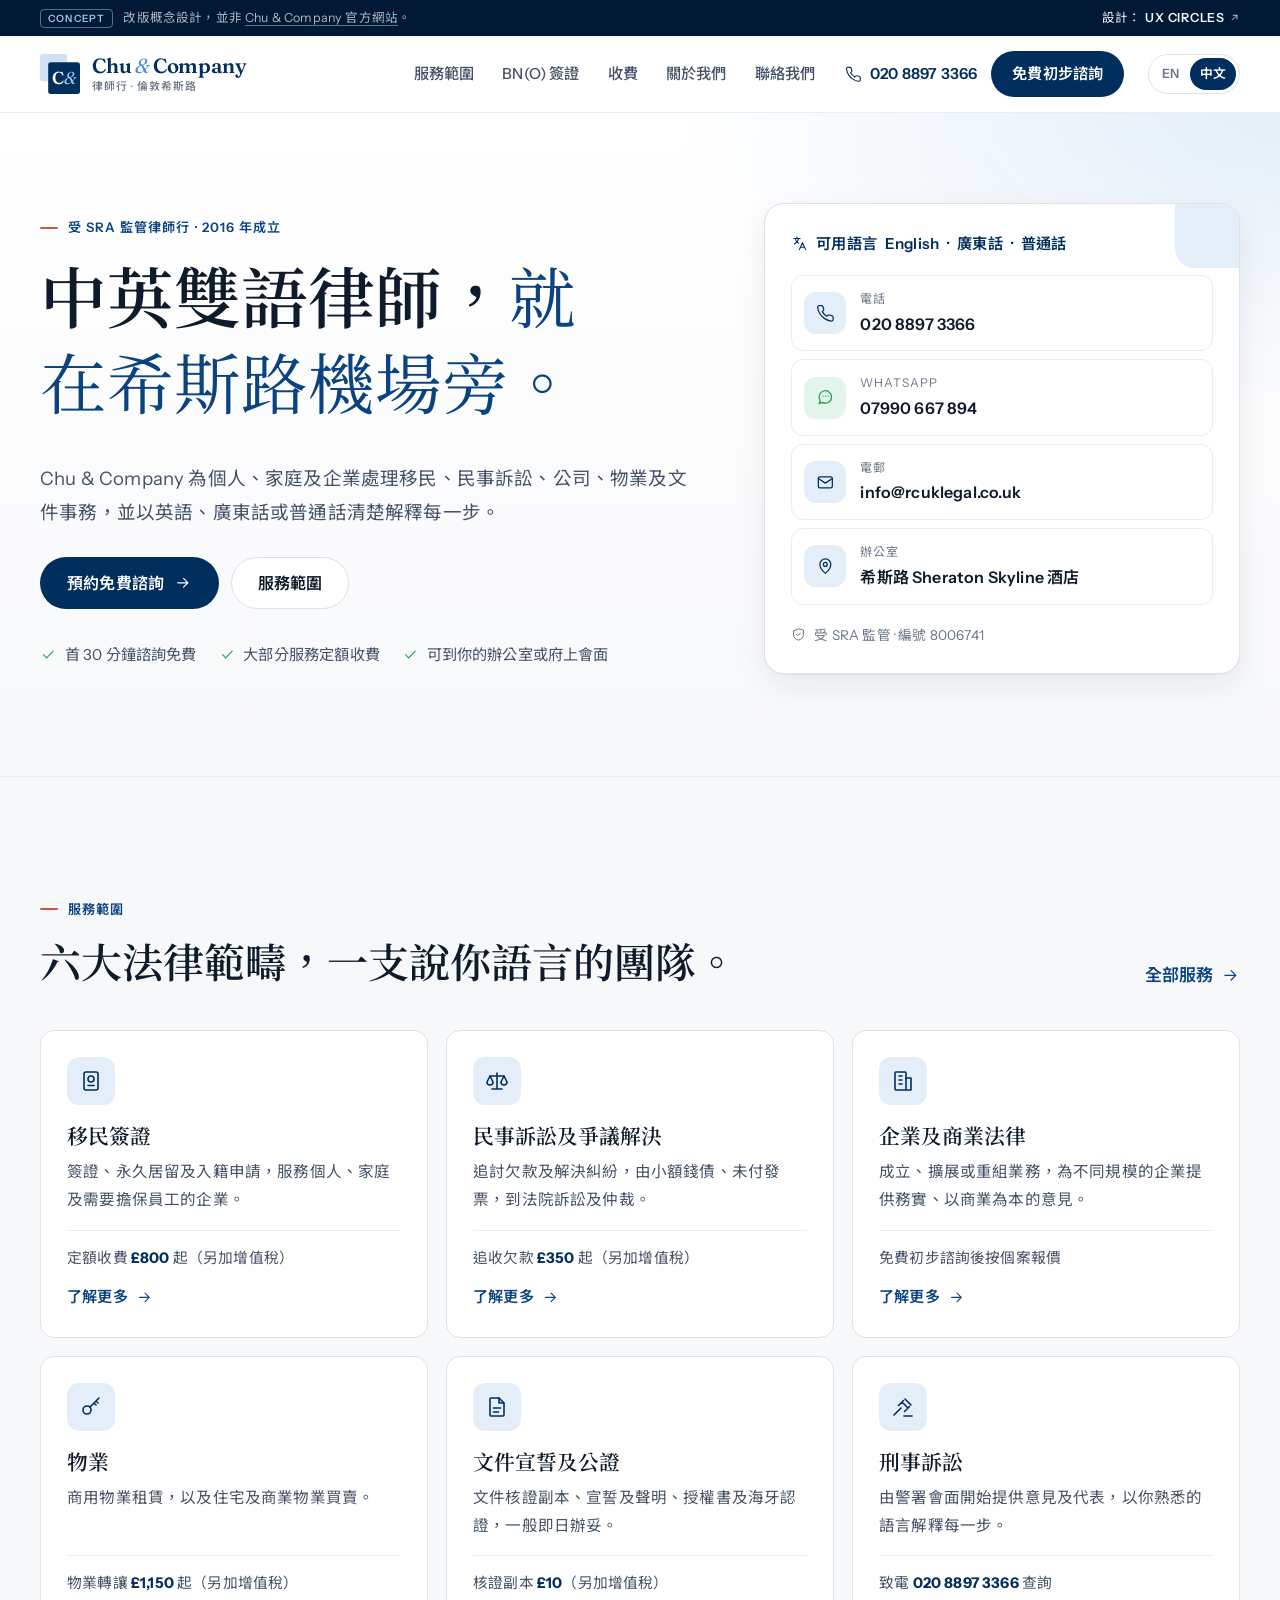
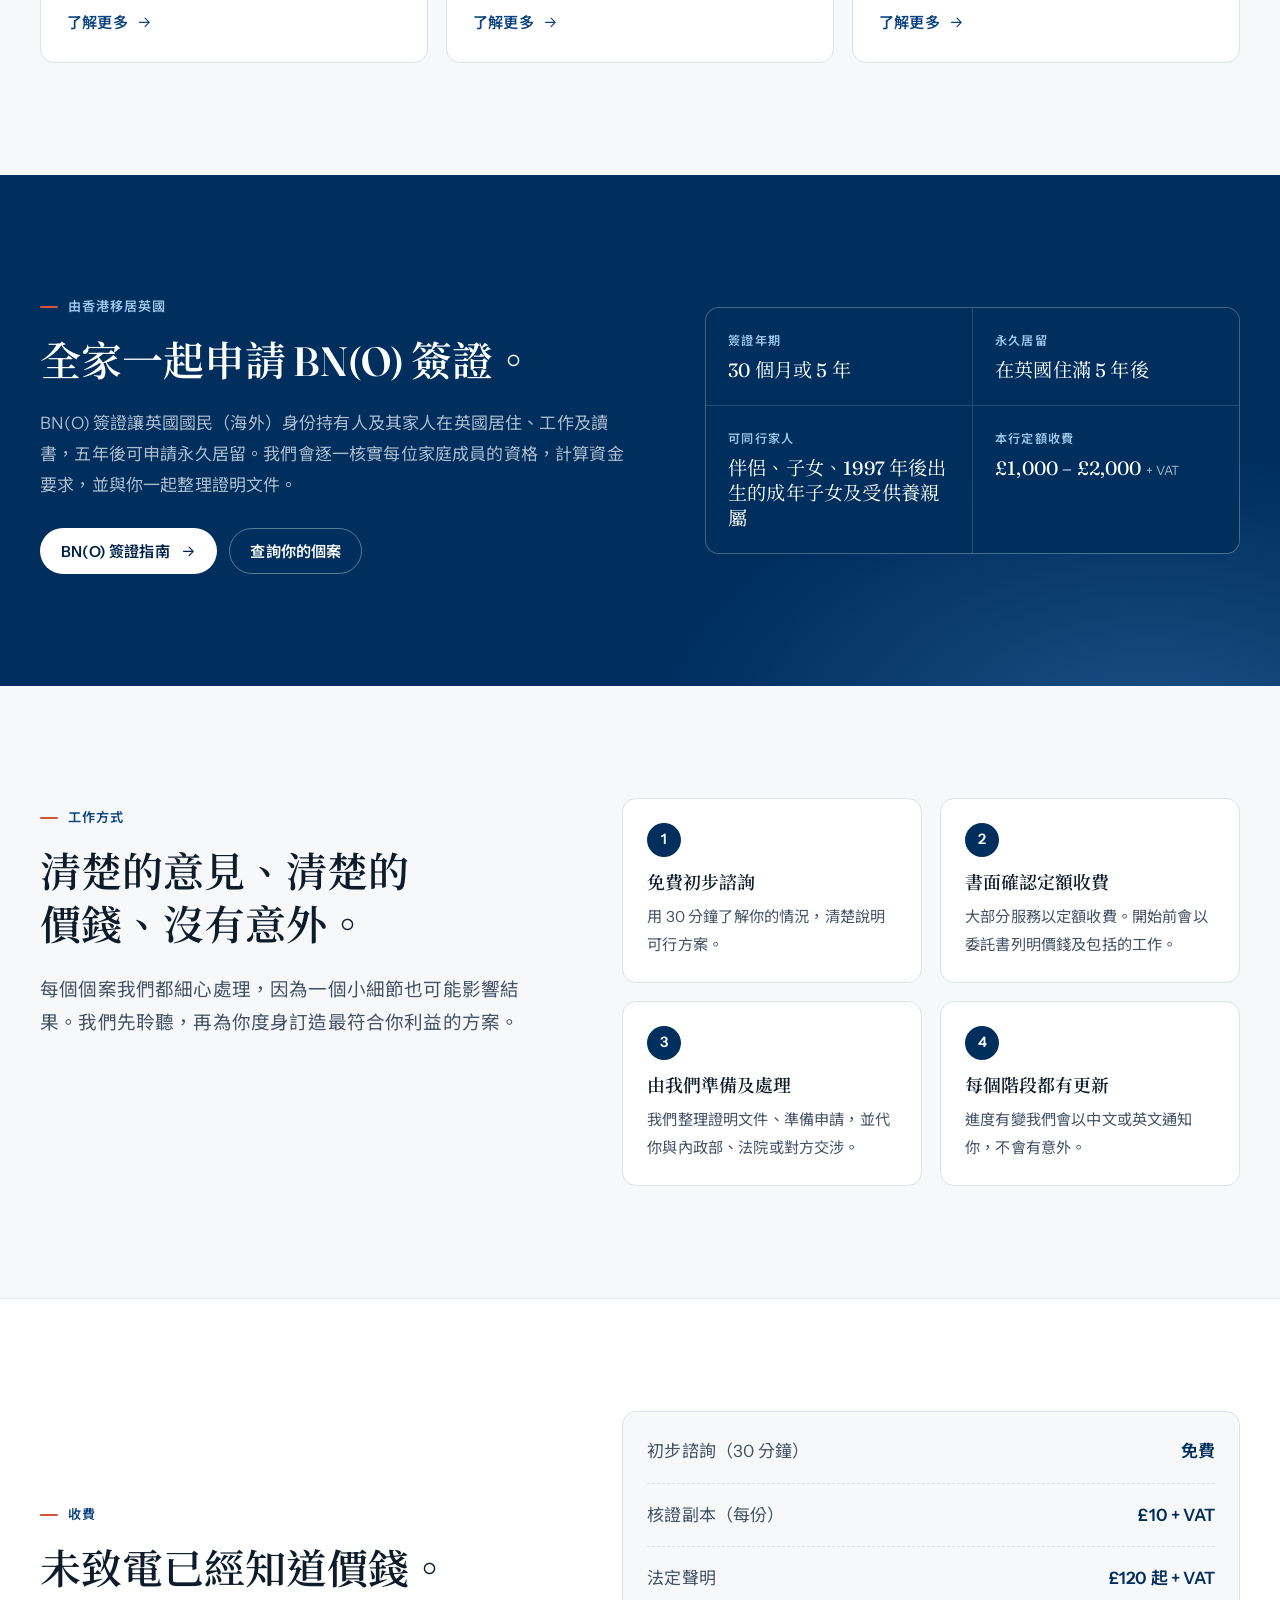
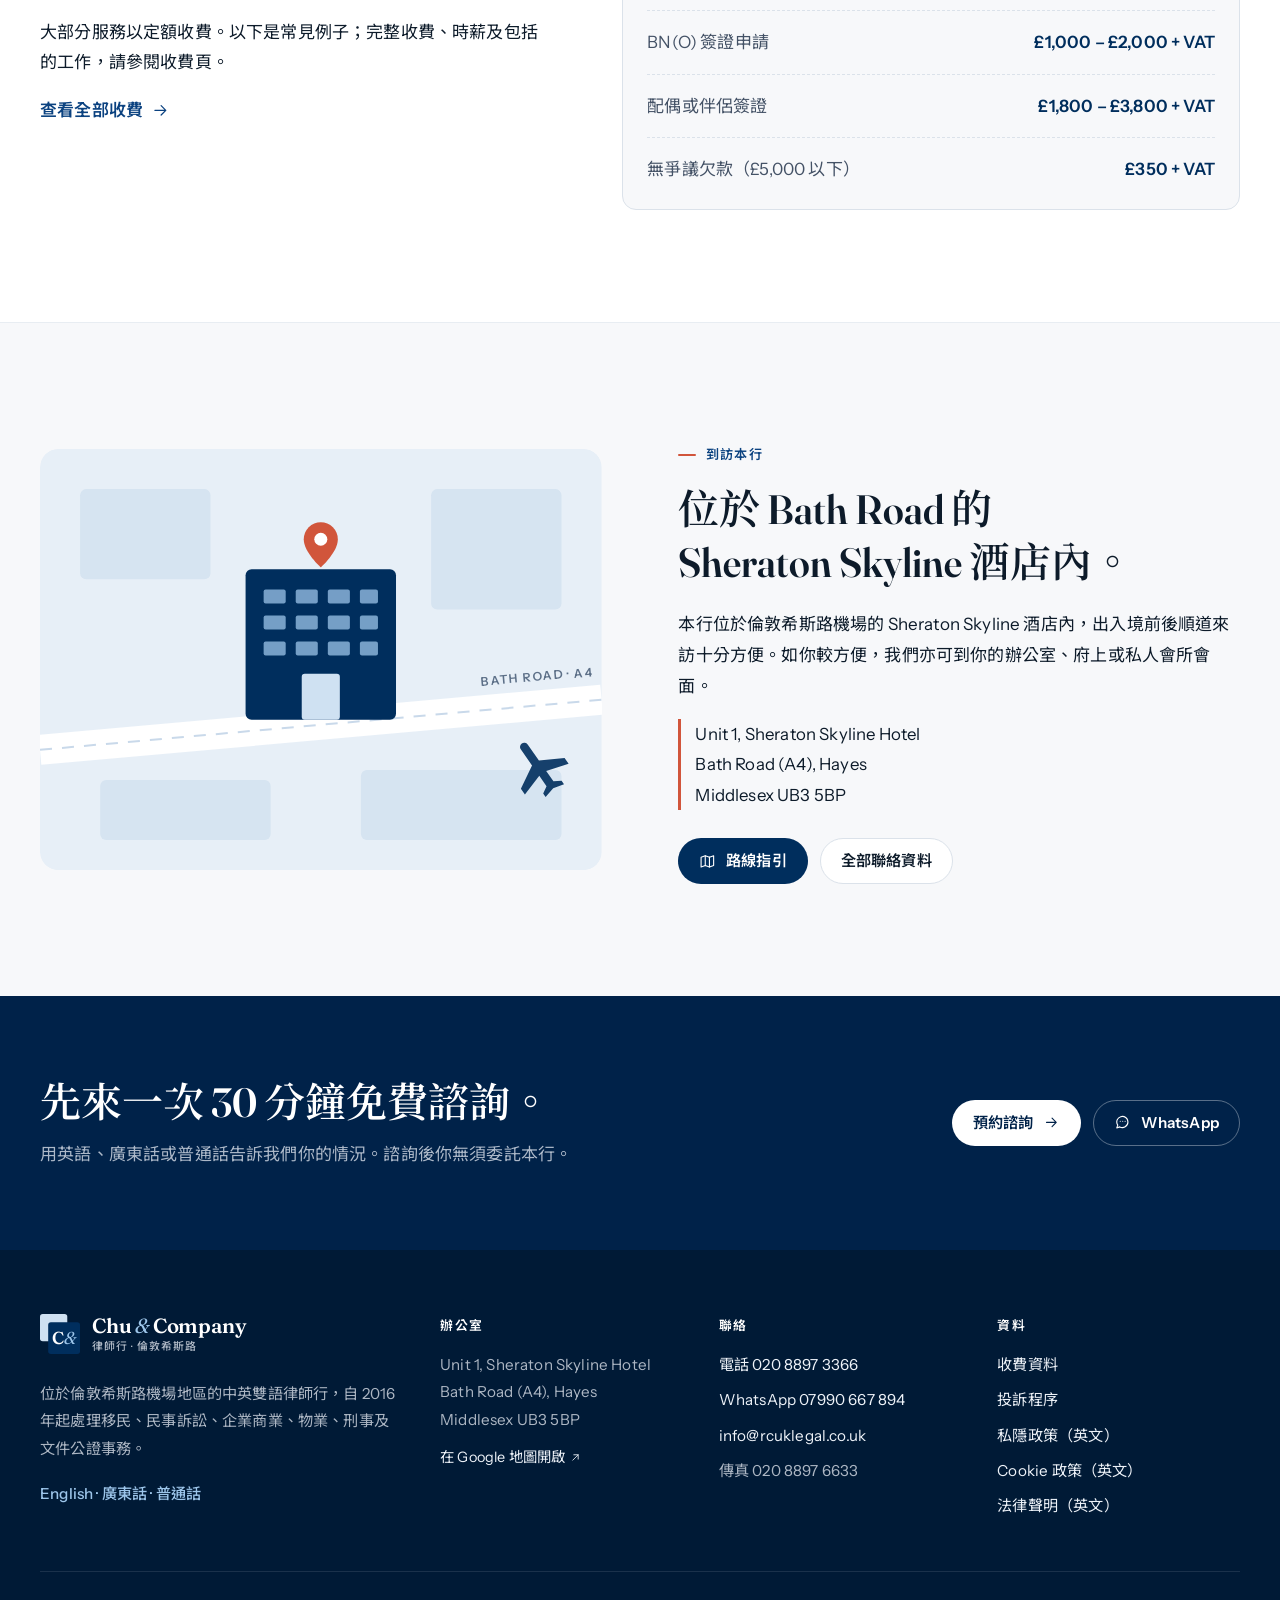
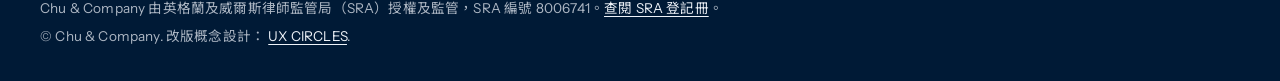
==== zh/index.html @ 98fb95e6 "Redesign rcuklegal.co.uk as a bilingual static concept site Six pages in English and Traditional Chi" ====
<!doctype html>
<html lang="zh-Hant-HK" class="no-js">
<head>
<meta charset="utf-8">
<meta name="viewport" content="width=device-width, initial-scale=1">
<title>Chu &amp; Company 律師行｜倫敦希斯路中英雙語律師</title>
<meta name="description" content="倫敦希斯路受 SRA 監管的中英雙語律師行，以英語、廣東話及普通話處理移民及 BN(O) 簽證、民事訴訟、企業商業、物業、刑事及文件公證。">
<meta property="og:title" content="Chu &amp; Company 律師行｜倫敦希斯路中英雙語律師">
<meta property="og:description" content="倫敦希斯路受 SRA 監管的中英雙語律師行，以英語、廣東話及普通話處理移民及 BN(O) 簽證、民事訴訟、企業商業、物業、刑事及文件公證。">
<meta name="robots" content="noindex, nofollow">
<meta name="theme-color" content="#002e5d">
<link rel="alternate" hreflang="en-GB" href="../index.html">
<link rel="alternate" hreflang="zh-Hant" href="index.html">
<link rel="icon" href="../assets/img/favicon.svg" type="image/svg+xml">
<link rel="preconnect" href="https://fonts.googleapis.com">
<link rel="preconnect" href="https://fonts.gstatic.com" crossorigin>
<link rel="stylesheet" href="https://fonts.googleapis.com/css2?family=Fraunces:ital,opsz,wght@0,9..144,400;0,9..144,500;0,9..144,600;1,9..144,400&family=Instrument+Sans:wght@400;500;600&family=Noto+Sans+TC:wght@400;500;700&family=Noto+Serif+TC:wght@500;600&display=swap">
<link rel="stylesheet" href="../assets/css/style.css">
</head>
<body class="lang-zh">
<a class="skip" href="#main">跳到主要內容</a>
<div class="concept-bar" role="note">
  <div class="container concept-inner">
    <p><span class="concept-tag">Concept</span><span class="concept-long">改版概念設計，並非 <a href="https://www.rcuklegal.co.uk/" target="_blank" rel="noopener">Chu &amp; Company 官方網站</a>。</span></p>
    <a href="https://ux-circles.com/web" target="_blank" rel="noopener"><span class="concept-by">設計：</span><strong>UX CIRCLES</strong> <svg class="ic-ext" viewBox="0 0 24 24" fill="none" stroke="currentColor" stroke-width="1.6" stroke-linecap="round" stroke-linejoin="round" aria-hidden="true"><path d="M7 17 17 7M9 7h8v8"/></svg></a>
  </div>
</div>
<header class="site-header">
  <div class="container header-inner">
    <a class="brand" href="index.html" aria-label="Chu &amp; Company 律師行主頁"><svg class="brand-mark" viewBox="0 0 44 44" aria-hidden="true"><rect x="0" y="0" width="30" height="30" rx="3" fill="#cfe1f2"/><rect x="9" y="9" width="35" height="35" rx="3" fill="#002e5d"/><text x="26.5" y="33" text-anchor="middle" font-family="Fraunces, Georgia, serif" font-size="19" font-weight="600" fill="#ffffff">C<tspan fill="#9cc5ea" font-style="italic" font-weight="400">&amp;</tspan></text></svg><span class="brand-text"><span class="brand-name" lang="en">Chu <span>&amp;</span> Company</span><span class="brand-sub">律師行 · 倫敦希斯路</span></span></a>
    <nav class="nav" id="site-nav" aria-label="主選單">
      <a href="services.html">服務範圍</a>
      <a href="bno-visa.html">BN(O) 簽證</a>
      <a href="fees.html">收費</a>
      <a href="about.html">關於我們</a>
      <a href="contact.html">聯絡我們</a>
      <div class="nav-extra">
        <a class="nav-phone" href="tel:+442088973366"><svg class="ic" viewBox="0 0 24 24" fill="none" stroke="currentColor" stroke-width="1.6" stroke-linecap="round" stroke-linejoin="round" aria-hidden="true"><path d="M22 16.9v3a2 2 0 0 1-2.2 2 19.8 19.8 0 0 1-8.6-3.1 19.5 19.5 0 0 1-6-6A19.8 19.8 0 0 1 2.1 4.2 2 2 0 0 1 4.1 2h3a2 2 0 0 1 2 1.7c.1.9.4 1.8.7 2.7a2 2 0 0 1-.5 2.1L8 9.8a16 16 0 0 0 6 6l1.3-1.3a2 2 0 0 1 2.1-.4c.9.3 1.8.6 2.7.7a2 2 0 0 1 1.7 2z"/></svg><span>020 8897 3366</span></a>
        <a class="btn btn-primary" href="contact.html#enquiry">免費初步諮詢</a>
      </div>
    </nav>
    <div class="header-tools">
      <div class="lang-switch" aria-label="語言"><a href="../index.html" lang="en-GB" hreflang="en-GB">EN</a><a href="index.html" lang="zh-Hant" hreflang="zh-Hant" aria-current="true">中文</a></div>
      <button class="nav-toggle" type="button" aria-expanded="false" aria-controls="site-nav" aria-label="選單"><svg class="ic-open" viewBox="0 0 24 24" fill="none" stroke="currentColor" stroke-width="1.6" stroke-linecap="round" stroke-linejoin="round" aria-hidden="true"><path d="M4 7h16M4 12h16M4 17h16"/></svg><svg class="ic-close" viewBox="0 0 24 24" fill="none" stroke="currentColor" stroke-width="1.6" stroke-linecap="round" stroke-linejoin="round" aria-hidden="true"><path d="M6 6l12 12M18 6 6 18"/></svg></button>
    </div>
  </div>
</header>
<main id="main">

<section class="hero">
  <div class="container hero-grid">
    <div class="hero-copy">
      <p class="eyebrow">受 SRA 監管律師行 · 2016 年成立</p>
      <h1>中英雙語律師，<em>就在希斯路機場旁。</em></h1>
      <p class="lede">Chu &amp; Company 為個人、家庭及企業處理移民、民事訴訟、公司、物業及文件事務，並以英語、廣東話或普通話清楚解釋每一步。</p>
      <div class="hero-actions">
        <a class="btn btn-primary btn-lg" href="contact.html#enquiry">預約免費諮詢 <svg class="ic" viewBox="0 0 24 24" fill="none" stroke="currentColor" stroke-width="1.6" stroke-linecap="round" stroke-linejoin="round" aria-hidden="true"><path d="M5 12h14M13 6l6 6-6 6"/></svg></a>
        <a class="btn btn-ghost btn-lg" href="services.html">服務範圍</a>
      </div>
      <ul class="hero-points">
        <li><svg class="ic" viewBox="0 0 24 24" fill="none" stroke="currentColor" stroke-width="1.6" stroke-linecap="round" stroke-linejoin="round" aria-hidden="true"><path d="m5 12.5 4.5 4.5L19 7.5"/></svg> 首 30 分鐘諮詢免費</li>
        <li><svg class="ic" viewBox="0 0 24 24" fill="none" stroke="currentColor" stroke-width="1.6" stroke-linecap="round" stroke-linejoin="round" aria-hidden="true"><path d="m5 12.5 4.5 4.5L19 7.5"/></svg> 大部分服務定額收費</li>
        <li><svg class="ic" viewBox="0 0 24 24" fill="none" stroke="currentColor" stroke-width="1.6" stroke-linecap="round" stroke-linejoin="round" aria-hidden="true"><path d="m5 12.5 4.5 4.5L19 7.5"/></svg> 可到你的辦公室或府上會面</li>
      </ul>
    </div>
    <aside class="hero-card" aria-label="聯絡資料">
      <p class="hero-card-h"><svg class="ic" viewBox="0 0 24 24" fill="none" stroke="currentColor" stroke-width="1.6" stroke-linecap="round" stroke-linejoin="round" aria-hidden="true"><path d="M4 5h9M8.5 3v2M6 5c.5 3 2.5 5.5 5 7M11 5c-.7 3.4-3 6.3-6 8"/><path d="m12 21 4.5-10 4.5 10M13.6 17.5h5.8"/></svg> 可用語言 <span lang="en">English</span> · <span lang="zh-Hant-HK">廣東話</span> · <span lang="zh-Hant">普通話</span></p>
      <ul class="hero-contacts">
        <li><a href="tel:+442088973366"><span class="ic-wrap"><svg class="ic" viewBox="0 0 24 24" fill="none" stroke="currentColor" stroke-width="1.6" stroke-linecap="round" stroke-linejoin="round" aria-hidden="true"><path d="M22 16.9v3a2 2 0 0 1-2.2 2 19.8 19.8 0 0 1-8.6-3.1 19.5 19.5 0 0 1-6-6A19.8 19.8 0 0 1 2.1 4.2 2 2 0 0 1 4.1 2h3a2 2 0 0 1 2 1.7c.1.9.4 1.8.7 2.7a2 2 0 0 1-.5 2.1L8 9.8a16 16 0 0 0 6 6l1.3-1.3a2 2 0 0 1 2.1-.4c.9.3 1.8.6 2.7.7a2 2 0 0 1 1.7 2z"/></svg></span><span><small>電話</small><strong>020 8897 3366</strong></span></a></li>
        <li><a href="https://wa.me/447990667894" target="_blank" rel="noopener"><span class="ic-wrap wa"><svg class="ic" viewBox="0 0 24 24" fill="none" stroke="currentColor" stroke-width="1.6" stroke-linecap="round" stroke-linejoin="round" aria-hidden="true"><path d="M20 11.5a8 8 0 0 1-11.8 7L4 20l1.4-4A8 8 0 1 1 20 11.5z"/><path d="M9 10.5h.01M12.5 10.5h.01M16 10.5h.01"/></svg></span><span><small>WhatsApp</small><strong>07990 667 894</strong></span></a></li>
        <li><a href="mailto:info@rcuklegal.co.uk"><span class="ic-wrap"><svg class="ic" viewBox="0 0 24 24" fill="none" stroke="currentColor" stroke-width="1.6" stroke-linecap="round" stroke-linejoin="round" aria-hidden="true"><rect x="3" y="5" width="18" height="14" rx="2"/><path d="m3 7 9 6 9-6"/></svg></span><span><small>電郵</small><strong>info@rcuklegal.co.uk</strong></span></a></li>
        <li><a href="https://www.google.com/maps/search/?api=1&query=Sheraton+Skyline+Hotel+Bath+Road+Hayes+UB3+5BP" target="_blank" rel="noopener"><span class="ic-wrap"><svg class="ic" viewBox="0 0 24 24" fill="none" stroke="currentColor" stroke-width="1.6" stroke-linecap="round" stroke-linejoin="round" aria-hidden="true"><path d="M12 21s-7-6.2-7-11.5A7 7 0 0 1 19 9.5C19 14.8 12 21 12 21z"/><circle cx="12" cy="9.5" r="2.5"/></svg></span><span><small>辦公室</small><strong>希斯路 Sheraton Skyline 酒店</strong></span></a></li>
      </ul>
      <p class="hero-card-foot"><svg class="ic" viewBox="0 0 24 24" fill="none" stroke="currentColor" stroke-width="1.6" stroke-linecap="round" stroke-linejoin="round" aria-hidden="true"><path d="M12 3 4 6v6c0 4.5 3.4 8.3 8 9 4.6-.7 8-4.5 8-9V6z"/><path d="m9 12 2 2 4-4"/></svg> 受 SRA 監管 · 編號 8006741</p>
    </aside>
  </div>
</section>

<section class="section" id="services">
  <div class="container">
    <div class="section-head">
      <div>
        <p class="eyebrow">服務範圍</p>
        <h2>六大法律範疇，一支說你語言的團隊。</h2>
      </div>
      <a class="text-link" href="services.html">全部服務 <svg class="ic" viewBox="0 0 24 24" fill="none" stroke="currentColor" stroke-width="1.6" stroke-linecap="round" stroke-linejoin="round" aria-hidden="true"><path d="M5 12h14M13 6l6 6-6 6"/></svg></a>
    </div>
    <div class="area-grid">
      <a class="area reveal" href="services.html#immigration">
        <span class="area-ic"><svg class="ic" viewBox="0 0 24 24" fill="none" stroke="currentColor" stroke-width="1.6" stroke-linecap="round" stroke-linejoin="round" aria-hidden="true"><rect x="5" y="3" width="14" height="18" rx="2"/><circle cx="12" cy="10" r="3"/><path d="M9 16.5h6"/></svg></span>
        <h3>移民簽證</h3>
        <p>簽證、永久居留及入籍申請，服務個人、家庭及需要擔保員工的企業。</p>
        <span class="area-price">定額收費 <strong>£800</strong> 起（另加增值稅）</span>
        <span class="area-more">了解更多 <svg class="ic" viewBox="0 0 24 24" fill="none" stroke="currentColor" stroke-width="1.6" stroke-linecap="round" stroke-linejoin="round" aria-hidden="true"><path d="M5 12h14M13 6l6 6-6 6"/></svg></span>
      </a>
<a class="area reveal" href="services.html#litigation">
        <span class="area-ic"><svg class="ic" viewBox="0 0 24 24" fill="none" stroke="currentColor" stroke-width="1.6" stroke-linecap="round" stroke-linejoin="round" aria-hidden="true"><path d="M12 4v16M7 20h10M5 7h14"/><path d="m5 7-3 6a3 3 0 0 0 6 0zM19 7l-3 6a3 3 0 0 0 6 0z"/></svg></span>
        <h3>民事訴訟及爭議解決</h3>
        <p>追討欠款及解決糾紛，由小額錢債、未付發票，到法院訴訟及仲裁。</p>
        <span class="area-price">追收欠款 <strong>£350</strong> 起（另加增值稅）</span>
        <span class="area-more">了解更多 <svg class="ic" viewBox="0 0 24 24" fill="none" stroke="currentColor" stroke-width="1.6" stroke-linecap="round" stroke-linejoin="round" aria-hidden="true"><path d="M5 12h14M13 6l6 6-6 6"/></svg></span>
      </a>
<a class="area reveal" href="services.html#corporate">
        <span class="area-ic"><svg class="ic" viewBox="0 0 24 24" fill="none" stroke="currentColor" stroke-width="1.6" stroke-linecap="round" stroke-linejoin="round" aria-hidden="true"><rect x="4" y="3" width="11" height="18" rx="1"/><path d="M15 9h5v12h-5M8 7h3M8 11h3M8 15h3"/></svg></span>
        <h3>企業及商業法律</h3>
        <p>成立、擴展或重組業務，為不同規模的企業提供務實、以商業為本的意見。</p>
        <span class="area-price">免費初步諮詢後按個案報價</span>
        <span class="area-more">了解更多 <svg class="ic" viewBox="0 0 24 24" fill="none" stroke="currentColor" stroke-width="1.6" stroke-linecap="round" stroke-linejoin="round" aria-hidden="true"><path d="M5 12h14M13 6l6 6-6 6"/></svg></span>
      </a>
<a class="area reveal" href="services.html#property">
        <span class="area-ic"><svg class="ic" viewBox="0 0 24 24" fill="none" stroke="currentColor" stroke-width="1.6" stroke-linecap="round" stroke-linejoin="round" aria-hidden="true"><circle cx="8" cy="15" r="4"/><path d="m11 12 9-9M17 6l2 2M15 8l2 2"/></svg></span>
        <h3>物業</h3>
        <p>商用物業租賃，以及住宅及商業物業買賣。</p>
        <span class="area-price">物業轉讓 <strong>£1,150</strong> 起（另加增值稅）</span>
        <span class="area-more">了解更多 <svg class="ic" viewBox="0 0 24 24" fill="none" stroke="currentColor" stroke-width="1.6" stroke-linecap="round" stroke-linejoin="round" aria-hidden="true"><path d="M5 12h14M13 6l6 6-6 6"/></svg></span>
      </a>
<a class="area reveal" href="services.html#documents">
        <span class="area-ic"><svg class="ic" viewBox="0 0 24 24" fill="none" stroke="currentColor" stroke-width="1.6" stroke-linecap="round" stroke-linejoin="round" aria-hidden="true"><path d="M14 3H6a1 1 0 0 0-1 1v16a1 1 0 0 0 1 1h12a1 1 0 0 0 1-1V8z"/><path d="M14 3v5h5M8.5 13h7M8.5 17h5"/></svg></span>
        <h3>文件宣誓及公證</h3>
        <p>文件核證副本、宣誓及聲明、授權書及海牙認證，一般即日辦妥。</p>
        <span class="area-price">核證副本 <strong>£10</strong>（另加增值稅）</span>
        <span class="area-more">了解更多 <svg class="ic" viewBox="0 0 24 24" fill="none" stroke="currentColor" stroke-width="1.6" stroke-linecap="round" stroke-linejoin="round" aria-hidden="true"><path d="M5 12h14M13 6l6 6-6 6"/></svg></span>
      </a>
<a class="area reveal" href="services.html#criminal">
        <span class="area-ic"><svg class="ic" viewBox="0 0 24 24" fill="none" stroke="currentColor" stroke-width="1.6" stroke-linecap="round" stroke-linejoin="round" aria-hidden="true"><path d="m14 4 6 6M11 7l6 6M12.5 5.5l-5 5M18.5 11.5l-5 5"/><path d="M10 13 3 20"/><path d="M13 21h8"/></svg></span>
        <h3>刑事訴訟</h3>
        <p>由警署會面開始提供意見及代表，以你熟悉的語言解釋每一步。</p>
        <span class="area-price">致電 <strong>020 8897 3366</strong> 查詢</span>
        <span class="area-more">了解更多 <svg class="ic" viewBox="0 0 24 24" fill="none" stroke="currentColor" stroke-width="1.6" stroke-linecap="round" stroke-linejoin="round" aria-hidden="true"><path d="M5 12h14M13 6l6 6-6 6"/></svg></span>
      </a>
    </div>
  </div>
</section>

<section class="section bno-band on-dark">
  <div class="container bno-grid">
    <div class="reveal">
      <p class="eyebrow">由香港移居英國</p>
      <h2>全家一起申請 BN(O) 簽證。</h2>
      <p>BN(O) 簽證讓英國國民（海外）身份持有人及其家人在英國居住、工作及讀書，五年後可申請永久居留。我們會逐一核實每位家庭成員的資格，計算資金要求，並與你一起整理證明文件。</p>
      <div class="hero-actions">
        <a class="btn btn-light" href="bno-visa.html">BN(O) 簽證指南 <svg class="ic" viewBox="0 0 24 24" fill="none" stroke="currentColor" stroke-width="1.6" stroke-linecap="round" stroke-linejoin="round" aria-hidden="true"><path d="M5 12h14M13 6l6 6-6 6"/></svg></a>
        <a class="btn btn-outline-light" href="contact.html?matter=immigration#enquiry">查詢你的個案</a>
      </div>
    </div>
    <dl class="facts reveal">
      <div><dt>簽證年期</dt><dd>30 個月或 5 年</dd></div>
      <div><dt>永久居留</dt><dd>在英國住滿 5 年後</dd></div>
      <div><dt>可同行家人</dt><dd>伴侶、子女、1997 年後出生的成年子女及受供養親屬</dd></div>
      <div><dt>本行定額收費</dt><dd>£1,000 – £2,000 <small>+ VAT</small></dd></div>
    </dl>
  </div>
</section>

<section class="section">
  <div class="container how-grid">
    <div>
      <p class="eyebrow">工作方式</p>
      <h2>清楚的意見、清楚的價錢、沒有意外。</h2>
      <p class="lede">每個個案我們都細心處理，因為一個小細節也可能影響結果。我們先聆聽，再為你度身訂造最符合你利益的方案。</p>
    </div>
    <ol class="steps"><li class="reveal"><span class="step-n">1</span><h3>免費初步諮詢</h3><p>用 30 分鐘了解你的情況，清楚說明可行方案。</p></li><li class="reveal"><span class="step-n">2</span><h3>書面確認定額收費</h3><p>大部分服務以定額收費。開始前會以委託書列明價錢及包括的工作。</p></li><li class="reveal"><span class="step-n">3</span><h3>由我們準備及處理</h3><p>我們整理證明文件、準備申請，並代你與內政部、法院或對方交涉。</p></li><li class="reveal"><span class="step-n">4</span><h3>每個階段都有更新</h3><p>進度有變我們會以中文或英文通知你，不會有意外。</p></li></ol>
  </div>
</section>

<section class="section section-alt">
  <div class="container glance-grid">
    <div>
      <p class="eyebrow">收費</p>
      <h2>未致電已經知道價錢。</h2>
      <p>大部分服務以定額收費。以下是常見例子；完整收費、時薪及包括的工作，請參閱收費頁。</p>
      <a class="text-link" href="fees.html">查看全部收費 <svg class="ic" viewBox="0 0 24 24" fill="none" stroke="currentColor" stroke-width="1.6" stroke-linecap="round" stroke-linejoin="round" aria-hidden="true"><path d="M5 12h14M13 6l6 6-6 6"/></svg></a>
    </div>
    <ul class="glance reveal"><li><span>初步諮詢（30 分鐘）</span><strong>免費</strong></li><li><span>核證副本（每份）</span><strong>£10 + VAT</strong></li><li><span>法定聲明</span><strong>£120 起 + VAT</strong></li><li><span>BN(O) 簽證申請</span><strong>£1,000 – £2,000 + VAT</strong></li><li><span>配偶或伴侶簽證</span><strong>£1,800 – £3,800 + VAT</strong></li><li><span>無爭議欠款（£5,000 以下）</span><strong>£350 + VAT</strong></li></ul>
  </div>
</section>

<section class="section">
  <div class="container visit-grid">
    <div class="visit-art reveal" aria-hidden="true"><svg viewBox="0 0 560 420" role="img">
  <rect width="560" height="420" rx="18" fill="#e7eff7"/>
  <path d="M0 300 L560 250" stroke="#ffffff" stroke-width="30"/>
  <path d="M0 300 L560 250" stroke="#c9d9ea" stroke-width="2" stroke-dasharray="12 10"/>
  <text x="440" y="236" font-family="Instrument Sans, sans-serif" font-size="12" font-weight="600" letter-spacing=".12em" fill="#5d7088" transform="rotate(-5 440 236)">BATH ROAD · A4</text>
  <g fill="#d6e4f1"><rect x="40" y="40" width="130" height="90" rx="6"/><rect x="390" y="40" width="130" height="120" rx="6"/><rect x="60" y="330" width="170" height="60" rx="6"/><rect x="320" y="320" width="200" height="70" rx="6"/></g>
  <g transform="translate(205 120)">
    <rect width="150" height="150" rx="6" fill="#002e5d"/>
    <g fill="#9cc5ea" opacity=".75">
      <rect x="18" y="20" width="22" height="14" rx="2"/><rect x="50" y="20" width="22" height="14" rx="2"/><rect x="82" y="20" width="22" height="14" rx="2"/><rect x="114" y="20" width="18" height="14" rx="2"/>
      <rect x="18" y="46" width="22" height="14" rx="2"/><rect x="50" y="46" width="22" height="14" rx="2"/><rect x="82" y="46" width="22" height="14" rx="2"/><rect x="114" y="46" width="18" height="14" rx="2"/>
      <rect x="18" y="72" width="22" height="14" rx="2"/><rect x="50" y="72" width="22" height="14" rx="2"/><rect x="82" y="72" width="22" height="14" rx="2"/><rect x="114" y="72" width="18" height="14" rx="2"/>
    </g>
    <rect x="56" y="104" width="38" height="46" rx="3" fill="#cfe1f2"/>
  </g>
  <g transform="translate(280 96)">
    <path d="M0 22s-17-15-17-28a17 17 0 0 1 34 0C17 7 0 22 0 22z" fill="#d1553b"/>
    <circle cy="-6" r="6.5" fill="#fff"/>
  </g>
  <g transform="translate(470 330) rotate(-35)" fill="#002e5d" opacity=".9">
    <path d="M40 9 24 0V-14a3 3 0 0 0-6 0V0L2 9v5l16-5v9l-5 3v3l8-2 8 2v-3l-5-3v-9l16 5z" transform="scale(1.4)"/>
  </g>
</svg></div>
    <div>
      <p class="eyebrow">到訪本行</p>
      <h2>位於 Bath Road 的 Sheraton Skyline 酒店內。</h2>
      <p>本行位於倫敦希斯路機場的 Sheraton Skyline 酒店內，出入境前後順道來訪十分方便。如你較方便，我們亦可到你的辦公室、府上或私人會所會面。</p>
      <address class="visit-address">Unit 1, Sheraton Skyline Hotel<br>Bath Road (A4), Hayes<br>Middlesex UB3 5BP</address>
      <div class="hero-actions">
        <a class="btn btn-primary" href="https://www.google.com/maps/search/?api=1&query=Sheraton+Skyline+Hotel+Bath+Road+Hayes+UB3+5BP" target="_blank" rel="noopener"><svg class="ic" viewBox="0 0 24 24" fill="none" stroke="currentColor" stroke-width="1.6" stroke-linecap="round" stroke-linejoin="round" aria-hidden="true"><path d="M9 4 3 6v14l6-2 6 2 6-2V4l-6 2z"/><path d="M9 4v14M15 6v14"/></svg> 路線指引</a>
        <a class="btn btn-ghost" href="contact.html">全部聯絡資料</a>
      </div>
    </div>
  </div>
</section>
<section class="cta-band">
  <div class="container cta-inner">
    <div>
      <h2>先來一次 30 分鐘免費諮詢。</h2>
      <p>用英語、廣東話或普通話告訴我們你的情況。諮詢後你無須委託本行。</p>
    </div>
    <div class="cta-actions">
      <a class="btn btn-light" href="contact.html#enquiry">預約諮詢 <svg class="ic" viewBox="0 0 24 24" fill="none" stroke="currentColor" stroke-width="1.6" stroke-linecap="round" stroke-linejoin="round" aria-hidden="true"><path d="M5 12h14M13 6l6 6-6 6"/></svg></a>
      <a class="btn btn-outline-light" href="https://wa.me/447990667894" target="_blank" rel="noopener"><svg class="ic" viewBox="0 0 24 24" fill="none" stroke="currentColor" stroke-width="1.6" stroke-linecap="round" stroke-linejoin="round" aria-hidden="true"><path d="M20 11.5a8 8 0 0 1-11.8 7L4 20l1.4-4A8 8 0 1 1 20 11.5z"/><path d="M9 10.5h.01M12.5 10.5h.01M16 10.5h.01"/></svg> WhatsApp</a>
    </div>
  </div>
</section>

</main>
<footer class="site-footer">
  <div class="container">
    <div class="footer-grid">
      <div class="footer-about">
        <a class="brand" href="index.html" aria-label="Chu &amp; Company 律師行主頁"><svg class="brand-mark" viewBox="0 0 44 44" aria-hidden="true"><rect x="0" y="0" width="30" height="30" rx="3" fill="#cfe1f2"/><rect x="9" y="9" width="35" height="35" rx="3" fill="#002e5d"/><text x="26.5" y="33" text-anchor="middle" font-family="Fraunces, Georgia, serif" font-size="19" font-weight="600" fill="#ffffff">C<tspan fill="#9cc5ea" font-style="italic" font-weight="400">&amp;</tspan></text></svg><span class="brand-text"><span class="brand-name" lang="en">Chu <span>&amp;</span> Company</span><span class="brand-sub">律師行 · 倫敦希斯路</span></span></a>
        <p>位於倫敦希斯路機場地區的中英雙語律師行，自 2016 年起處理移民、民事訴訟、企業商業、物業、刑事及文件公證事務。</p>
        <p class="footer-langs">English · 廣東話 · 普通話</p>
      </div>
      <div>
        <p class="footer-h">辦公室</p>
        <address>Unit 1, Sheraton Skyline Hotel<br>Bath Road (A4), Hayes<br>Middlesex UB3 5BP</address>
        <a class="footer-map" href="https://www.google.com/maps/search/?api=1&query=Sheraton+Skyline+Hotel+Bath+Road+Hayes+UB3+5BP" target="_blank" rel="noopener">在 Google 地圖開啟 <svg class="ic-ext" viewBox="0 0 24 24" fill="none" stroke="currentColor" stroke-width="1.6" stroke-linecap="round" stroke-linejoin="round" aria-hidden="true"><path d="M7 17 17 7M9 7h8v8"/></svg></a>
      </div>
      <div>
        <p class="footer-h">聯絡</p>
        <ul>
          <li><a href="tel:+442088973366">電話 020 8897 3366</a></li>
          <li><a href="https://wa.me/447990667894" target="_blank" rel="noopener">WhatsApp 07990 667 894</a></li>
          <li><a href="mailto:info@rcuklegal.co.uk">info@rcuklegal.co.uk</a></li>
          <li><span class="muted">傳真 020 8897 6633</span></li>
        </ul>
      </div>
      <div>
        <p class="footer-h">資料</p>
        <ul>
          <li><a href="fees.html">收費資料</a></li>
          <li><a href="about.html#complaints">投訴程序</a></li>
          <li><a href="https://www.rcuklegal.co.uk/privacy-notice" target="_blank" rel="noopener">私隱政策（英文）</a></li>
          <li><a href="https://www.rcuklegal.co.uk/cookies-policy" target="_blank" rel="noopener">Cookie 政策（英文）</a></li>
          <li><a href="https://www.rcuklegal.co.uk/accessibility" target="_blank" rel="noopener">法律聲明（英文）</a></li>
        </ul>
      </div>
    </div>
    <div class="footer-legal">
      <p>Chu &amp; Company 由英格蘭及威爾斯律師監管局（SRA）授權及監管，SRA 編號 8006741。<a href="https://www.sra.org.uk/consumers/register/" target="_blank" rel="noopener">查閱 SRA 登記冊</a>。</p>
      <p>&copy; Chu &amp; Company. 改版概念設計： <a href="https://ux-circles.com/web" target="_blank" rel="noopener">UX CIRCLES</a>.</p>
    </div>
  </div>
</footer>
<div class="mobile-cta">
  <a class="btn btn-ghost" href="tel:+442088973366"><svg class="ic" viewBox="0 0 24 24" fill="none" stroke="currentColor" stroke-width="1.6" stroke-linecap="round" stroke-linejoin="round" aria-hidden="true"><path d="M22 16.9v3a2 2 0 0 1-2.2 2 19.8 19.8 0 0 1-8.6-3.1 19.5 19.5 0 0 1-6-6A19.8 19.8 0 0 1 2.1 4.2 2 2 0 0 1 4.1 2h3a2 2 0 0 1 2 1.7c.1.9.4 1.8.7 2.7a2 2 0 0 1-.5 2.1L8 9.8a16 16 0 0 0 6 6l1.3-1.3a2 2 0 0 1 2.1-.4c.9.3 1.8.6 2.7.7a2 2 0 0 1 1.7 2z"/></svg> 致電</a>
  <a class="btn btn-ghost" href="https://wa.me/447990667894" target="_blank" rel="noopener"><svg class="ic" viewBox="0 0 24 24" fill="none" stroke="currentColor" stroke-width="1.6" stroke-linecap="round" stroke-linejoin="round" aria-hidden="true"><path d="M20 11.5a8 8 0 0 1-11.8 7L4 20l1.4-4A8 8 0 1 1 20 11.5z"/><path d="M9 10.5h.01M12.5 10.5h.01M16 10.5h.01"/></svg> WhatsApp</a>
  <a class="btn btn-primary" href="contact.html#enquiry">查詢</a>
</div>
<script src="../assets/js/main.js"></script>
</body>
</html>
---- assets/css/style.css ----
/* Chu & Company Solicitors — concept redesign by UX CIRCLES */

:root {
  --paper: #f7f8fa;
  --white: #ffffff;
  --ink: #0d1b2a;
  --ink-soft: #445266;
  --ink-mute: #6a7789;
  --line: #dbe2ea;
  --line-soft: #e8edf2;
  --navy-950: #001a36;
  --navy-900: #002249;
  --navy-800: #002e5d;
  --navy-700: #0b4280;
  --sky-500: #4f8fd0;
  --sky-300: #9cc5ea;
  --sky-100: #e3eef8;
  --sky-50: #f0f6fc;
  --seal: #d1553b;
  --wa: #1f9d55;
  --on-dark: #eef3f9;
  --on-dark-soft: rgba(238, 243, 249, .72);

  --serif: "Fraunces", "Iowan Old Style", Georgia, serif;
  --sans: "Instrument Sans", system-ui, -apple-system, "Segoe UI", sans-serif;

  --header-h: 76px;
  --radius: 14px;
  --shadow: 0 1px 2px rgba(13, 27, 42, .04), 0 12px 32px rgba(13, 27, 42, .07);
}
.lang-zh {
  --serif: "Fraunces", "Noto Serif TC", "PingFang TC", serif;
  --sans: "Instrument Sans", "Noto Sans TC", "PingFang TC", "Microsoft JhengHei", sans-serif;
}

*, *::before, *::after { box-sizing: border-box; }
html { -webkit-text-size-adjust: 100%; scroll-behavior: smooth; scroll-padding-top: calc(var(--header-h) + 16px); }
@media (prefers-reduced-motion: reduce) { html { scroll-behavior: auto; } *, *::before, *::after { transition: none !important; animation: none !important; } }
body { margin: 0; background: var(--paper); color: var(--ink); font-family: var(--sans); font-size: 17px; line-height: 1.65; -webkit-font-smoothing: antialiased; }
.lang-zh body, body.lang-zh { line-height: 1.8; letter-spacing: .01em; }
img, svg { display: block; max-width: 100%; }
a { color: var(--navy-700); text-underline-offset: 3px; text-decoration-thickness: 1px; }
a:hover { color: var(--navy-900); }
p { margin: 0 0 1em; }
h1, h2, h3, h4 { font-family: var(--serif); font-weight: 500; line-height: 1.15; margin: 0 0 .5em; letter-spacing: -.015em; color: var(--ink); text-wrap: balance; font-variation-settings: "opsz" 96; }
h1 { font-size: clamp(2.4rem, 5.2vw, 4.2rem); line-height: 1.04; letter-spacing: -.025em; }
h2 { font-size: clamp(1.8rem, 3.2vw, 2.6rem); }
h3 { font-size: 1.3rem; font-variation-settings: "opsz" 36; }
h4 { font-family: var(--sans); font-size: 1rem; font-weight: 600; letter-spacing: 0; margin-bottom: .3em; }
body.lang-zh h1, body.lang-zh h2, body.lang-zh h3 { letter-spacing: 0; line-height: 1.3; font-weight: 600; }
h1 em, h2 em { font-style: italic; color: var(--navy-700); font-weight: 400; }
body.lang-zh h1 em { font-style: normal; }
ul { padding-left: 1.2em; }
:focus-visible { outline: 2px solid var(--sky-500); outline-offset: 3px; border-radius: 4px; }
address { font-style: normal; }
.muted { color: var(--ink-mute); }

.container { width: min(1200px, 100% - 48px); margin-inline: auto; }
@media (max-width: 600px) { .container { width: calc(100% - 32px); } }

.skip { position: absolute; left: -999px; top: 8px; z-index: 100; background: var(--ink); color: #fff; padding: 10px 16px; border-radius: 6px; }
.skip:focus { left: 8px; }
.ic { width: 1.1em; height: 1.1em; flex: none; }

.eyebrow { display: inline-flex; align-items: center; gap: 10px; font-size: .76rem; font-weight: 600; letter-spacing: .14em; text-transform: uppercase; color: var(--navy-700); margin: 0 0 16px; }
.eyebrow::before { content: ""; width: 18px; height: 2px; background: var(--seal); border-radius: 2px; }
body.lang-zh .eyebrow { letter-spacing: .08em; font-size: .82rem; }
.on-dark .eyebrow { color: var(--sky-300); }
.lede { font-size: 1.16rem; color: var(--ink-soft); max-width: 38em; }
.small { font-size: .9rem; color: var(--ink-mute); }
.note { font-size: .95rem; color: var(--ink-soft); background: var(--sky-50); border-left: 3px solid var(--sky-500); padding: 12px 16px; border-radius: 0 8px 8px 0; }

/* ---------- Buttons ---------- */
.btn { display: inline-flex; align-items: center; justify-content: center; gap: 10px; min-height: 46px; padding: 0 20px; border-radius: 999px; font: 600 .95rem/1 var(--sans); text-decoration: none; border: 1px solid transparent; cursor: pointer; transition: background .2s, color .2s, border-color .2s; white-space: nowrap; }
.btn-lg { min-height: 52px; padding: 0 26px; font-size: 1rem; }
.btn-primary { background: var(--navy-800); color: #fff; }
.btn-primary:hover { background: var(--navy-950); color: #fff; }
.btn-ghost { border-color: var(--line); color: var(--ink); background: var(--white); }
.btn-ghost:hover { border-color: var(--navy-800); color: var(--navy-800); }
.btn-light { background: #fff; color: var(--navy-900); }
.btn-light:hover { background: var(--sky-100); color: var(--navy-900); }
.btn-outline-light { border-color: rgba(255,255,255,.35); color: #fff; }
.btn-outline-light:hover { border-color: #fff; color: #fff; }
.btn .ic { transition: transform .2s; }
.btn:hover .ic:last-child { transform: translateX(2px); }
.text-link { display: inline-flex; align-items: center; gap: 8px; font-weight: 600; text-decoration: none; color: var(--navy-700); }
.text-link .ic { transition: transform .2s; }
.text-link:hover .ic { transform: translateX(3px); }

/* ---------- Concept bar ---------- */
.concept-bar { background: var(--navy-950); color: var(--on-dark-soft); font-size: 12.5px; }
.concept-inner { height: 36px; display: flex; align-items: center; justify-content: space-between; gap: 16px; }
.concept-inner p { display: flex; align-items: center; gap: 10px; margin: 0; min-width: 0; white-space: nowrap; overflow: hidden; text-overflow: ellipsis; }
.concept-tag { flex-shrink: 0; font-size: 10px; font-weight: 600; letter-spacing: .12em; text-transform: uppercase; color: var(--sky-300); border: 1px solid rgba(156, 197, 234, .5); padding: 2px 7px 1px; border-radius: 4px; line-height: 1.4; }
.concept-inner > a { flex-shrink: 0; display: inline-flex; align-items: center; gap: 4px; color: #f2f5f9; text-decoration: none; letter-spacing: .02em; }
.concept-inner > a strong { font-weight: 600; letter-spacing: .06em; }
.concept-inner > a svg { width: .9em; height: .9em; }
.concept-inner > a:hover { color: var(--sky-300); }
.concept-long a { color: inherit; text-decoration: underline; text-underline-offset: 3px; text-decoration-color: rgba(238, 243, 249, .4); }
.concept-long a:hover { color: var(--sky-300); }
@media (max-width: 760px) { .concept-long { display: none; } }

/* ---------- Header ---------- */
.site-header { position: sticky; top: 0; z-index: 50; background: rgba(255, 255, 255, .92); backdrop-filter: saturate(1.4) blur(12px); -webkit-backdrop-filter: saturate(1.4) blur(12px); border-bottom: 1px solid var(--line-soft); transition: box-shadow .2s; }
.site-header.scrolled { box-shadow: 0 6px 24px rgba(13, 27, 42, .06); }
.header-inner { height: var(--header-h); display: flex; align-items: center; gap: 24px; }
.brand { display: inline-flex; align-items: center; gap: 12px; text-decoration: none; color: var(--ink); flex-shrink: 0; }
.brand-mark { width: 40px; height: 40px; }
.brand-text { display: flex; flex-direction: column; line-height: 1.1; }
.brand-name { font-family: "Fraunces", Georgia, serif; font-size: 1.28rem; font-weight: 600; letter-spacing: -.01em; color: var(--navy-800); }
.brand-name span { font-style: italic; font-weight: 400; color: var(--sky-500); }
.brand-sub { font-size: .68rem; letter-spacing: .16em; text-transform: uppercase; color: var(--ink-mute); margin-top: 4px; font-weight: 500; }
body.lang-zh .brand-sub { letter-spacing: .1em; }
.nav { display: flex; align-items: center; gap: 4px; margin-left: auto; }
.nav > a { position: relative; padding: 8px 12px; color: var(--ink-soft); text-decoration: none; font-weight: 500; font-size: .95rem; border-radius: 8px; }
.nav > a:hover { color: var(--navy-800); background: var(--sky-50); }
.nav > a[aria-current="page"] { color: var(--navy-800); }
.nav > a[aria-current="page"]::after { content: ""; position: absolute; left: 12px; right: 12px; bottom: 2px; height: 2px; background: var(--seal); border-radius: 2px; }
.nav-extra { display: flex; align-items: center; gap: 14px; margin-left: 14px; }
.nav-phone { display: inline-flex; align-items: center; gap: 8px; color: var(--navy-800); font-weight: 600; text-decoration: none; font-size: .95rem; }
.header-tools { display: flex; align-items: center; gap: 8px; }
.lang-switch { display: inline-flex; border: 1px solid var(--line); border-radius: 999px; padding: 3px; background: var(--white); }
.lang-switch a { white-space: nowrap; padding: 4px 10px; font-size: .8rem; font-weight: 600; color: var(--ink-mute); text-decoration: none; border-radius: 999px; }
.lang-switch a[aria-current] { background: var(--navy-800); color: #fff; }
.nav-toggle { display: none; width: 44px; height: 44px; border-radius: 10px; border: 1px solid var(--line); background: var(--white); color: var(--ink); cursor: pointer; align-items: center; justify-content: center; }
.nav-toggle .ic { width: 22px; height: 22px; }
.nav-toggle .ic-close { display: none; }
.nav-toggle[aria-expanded="true"] .ic-open { display: none; }
.nav-toggle[aria-expanded="true"] .ic-close { display: block; }

@media (max-width: 1120px) { .nav-phone span { display: none; } }
@media (max-width: 980px) {
  :root { --header-h: 66px; }
  .nav-toggle { display: inline-flex; }
  .header-tools { margin-left: auto; }
  .nav { position: fixed; inset: calc(var(--header-h) + var(--bar-h, 0px)) 0 0 0; background: var(--white); flex-direction: column; align-items: stretch; padding: 16px 20px 32px; gap: 2px; margin: 0; transform: translateY(-8px); opacity: 0; visibility: hidden; transition: opacity .2s, transform .2s, visibility .2s; overflow-y: auto; }
  .nav.open { opacity: 1; transform: none; visibility: visible; }
  .nav > a { padding: 14px 8px; font-size: 1.1rem; border-bottom: 1px solid var(--line-soft); border-radius: 0; }
  .nav > a[aria-current="page"]::after { display: none; }
  .nav-extra { flex-direction: column; align-items: stretch; margin: 20px 0 0; }
  .nav-phone { justify-content: center; padding: 12px; border: 1px solid var(--line); border-radius: 999px; }
  .nav-phone span { display: inline; }
  body.nav-open { overflow: hidden; }
}
@media (max-width: 420px) { .brand-sub { display: none; } .brand-name { font-size: 1.15rem; } }

/* ---------- Sections ---------- */
.section { padding: clamp(64px, 9vw, 112px) 0; }
.section-alt { background: var(--white); border-block: 1px solid var(--line-soft); }
.section-head { display: flex; align-items: flex-end; justify-content: space-between; gap: 24px; margin-bottom: 40px; }
.section-head h2 { max-width: 18em; margin: 0; }
@media (max-width: 700px) { .section-head { flex-direction: column; align-items: flex-start; } }

/* ---------- Hero ---------- */
.hero { padding: clamp(48px, 7vw, 96px) 0 clamp(56px, 8vw, 104px); background:
  radial-gradient(1000px 500px at 100% 0%, var(--sky-100), transparent 60%),
  linear-gradient(180deg, var(--white), var(--paper)); border-bottom: 1px solid var(--line-soft); }
.hero-grid { display: grid; grid-template-columns: 1.25fr .9fr; gap: clamp(32px, 5vw, 72px); align-items: center; }
.hero-copy h1 { max-width: 12em; }
.hero-actions { display: flex; flex-wrap: wrap; gap: 12px; margin: 28px 0 0; }
.hero-points { list-style: none; padding: 0; margin: 32px 0 0; display: flex; flex-wrap: wrap; gap: 10px 22px; color: var(--ink-soft); font-size: .95rem; }
.hero-points li { display: inline-flex; align-items: center; gap: 8px; }
.hero-points .ic { color: var(--wa); }
.hero-card { background: var(--white); border: 1px solid var(--line); border-radius: 20px; box-shadow: var(--shadow); padding: 26px; position: relative; overflow: hidden; }
.hero-card::before { content: ""; position: absolute; top: 0; right: 0; width: 64px; height: 64px; background: var(--sky-100); border-bottom-left-radius: 20px; z-index: 0; }
.hero-card > * { position: relative; }
.hero-card-h { display: flex; align-items: center; gap: 8px; flex-wrap: wrap; font-weight: 600; color: var(--navy-800); margin: 0 0 18px; font-size: .95rem; }
.hero-contacts { list-style: none; padding: 0; margin: 0; display: grid; gap: 8px; }
.hero-contacts a { display: flex; align-items: center; gap: 14px; padding: 12px; border-radius: 12px; text-decoration: none; color: var(--ink); border: 1px solid var(--line-soft); transition: border-color .2s, background .2s; }
.hero-contacts a:hover { border-color: var(--sky-300); background: var(--sky-50); }
.hero-contacts small { display: block; font-size: .75rem; color: var(--ink-mute); text-transform: uppercase; letter-spacing: .08em; }
.hero-contacts strong { display: block; font-weight: 600; font-size: 1rem; overflow-wrap: anywhere; }
.ic-wrap { width: 42px; height: 42px; border-radius: 12px; background: var(--sky-100); color: var(--navy-800); display: inline-flex; align-items: center; justify-content: center; flex: none; }
.ic-wrap.wa { background: #e3f5ea; color: var(--wa); }
.hero-card-foot { display: flex; align-items: center; gap: 8px; margin: 18px 0 0; font-size: .85rem; color: var(--ink-mute); }
@media (max-width: 900px) { .hero-grid { grid-template-columns: 1fr; } }

/* ---------- Service tiles ---------- */
.area-grid { display: grid; grid-template-columns: repeat(3, 1fr); gap: 18px; }
.area { display: flex; flex-direction: column; background: var(--white); border: 1px solid var(--line); border-radius: var(--radius); padding: 26px; text-decoration: none; color: var(--ink); transition: border-color .2s, box-shadow .2s, transform .2s; }
.area:hover { border-color: var(--sky-300); box-shadow: var(--shadow); transform: translateY(-2px); color: var(--ink); }
.area h3 { margin: 18px 0 8px; }
.area p { color: var(--ink-soft); font-size: .97rem; flex: 1; }
.area-ic { width: 48px; height: 48px; border-radius: 12px; background: var(--sky-100); color: var(--navy-800); display: inline-flex; align-items: center; justify-content: center; }
.area-ic .ic { width: 24px; height: 24px; }
.area-price { font-size: .92rem; color: var(--ink-soft); padding-top: 14px; border-top: 1px solid var(--line-soft); }
.area-price strong { color: var(--navy-800); }
.area-more { display: inline-flex; align-items: center; gap: 8px; margin-top: 12px; font-weight: 600; color: var(--navy-700); font-size: .95rem; }
.area:hover .area-more .ic { transform: translateX(3px); }
.area-more .ic { transition: transform .2s; }
@media (max-width: 980px) { .area-grid { grid-template-columns: repeat(2, 1fr); } }
@media (max-width: 620px) { .area-grid { grid-template-columns: 1fr; } }

/* ---------- BN(O) band ---------- */
.on-dark { background: var(--navy-800); color: var(--on-dark); }
.on-dark h2, .on-dark h3 { color: #fff; }
.on-dark p { color: var(--on-dark-soft); }
.bno-band { background: radial-gradient(700px 400px at 90% 110%, rgba(79, 143, 208, .35), transparent 70%), var(--navy-800); }
.bno-grid { display: grid; grid-template-columns: 1.1fr 1fr; gap: clamp(32px, 6vw, 80px); align-items: center; }
.facts { margin: 0; display: grid; grid-template-columns: 1fr 1fr; gap: 1px; background: rgba(255,255,255,.14); border: 1px solid rgba(255,255,255,.14); border-radius: var(--radius); overflow: hidden; }
.facts div { background: var(--navy-800); padding: 22px; }
.facts dt { font-size: .76rem; text-transform: uppercase; letter-spacing: .1em; color: var(--sky-300); margin-bottom: 6px; font-weight: 600; }
.facts dd { margin: 0; font-family: var(--serif); font-size: 1.2rem; color: #fff; line-height: 1.3; }
.facts dd small { font-family: var(--sans); font-size: .8rem; color: var(--on-dark-soft); }
@media (max-width: 900px) { .bno-grid { grid-template-columns: 1fr; } }
@media (max-width: 480px) { .facts { grid-template-columns: 1fr; } }

/* ---------- How we work ---------- */
.how-grid { display: grid; grid-template-columns: .9fr 1.1fr; gap: clamp(32px, 6vw, 80px); align-items: start; }
.steps { list-style: none; margin: 0; padding: 0; display: grid; grid-template-columns: 1fr 1fr; gap: 18px; }
.steps li { background: var(--white); border: 1px solid var(--line); border-radius: var(--radius); padding: 24px; }
.step-n { display: inline-flex; width: 34px; height: 34px; border-radius: 50%; background: var(--navy-800); color: #fff; align-items: center; justify-content: center; font-weight: 600; font-size: .9rem; margin-bottom: 14px; }
.steps h3 { font-size: 1.12rem; }
.steps p { color: var(--ink-soft); font-size: .95rem; margin: 0; }
@media (max-width: 900px) { .how-grid { grid-template-columns: 1fr; } }
@media (max-width: 560px) { .steps { grid-template-columns: 1fr; } }

/* ---------- Fees at a glance ---------- */
.glance-grid { display: grid; grid-template-columns: .9fr 1.1fr; gap: clamp(32px, 6vw, 80px); align-items: center; }
.glance { list-style: none; margin: 0; padding: 8px 24px; background: var(--paper); border: 1px solid var(--line); border-radius: var(--radius); }
.glance li { display: flex; justify-content: space-between; gap: 18px; padding: 16px 0; border-bottom: 1px dashed var(--line); }
.glance li:last-child { border-bottom: 0; }
.glance span { color: var(--ink-soft); }
.glance strong { color: var(--navy-800); white-space: nowrap; font-weight: 600; }
@media (max-width: 900px) { .glance-grid { grid-template-columns: 1fr; } }
@media (max-width: 460px) { .glance li { flex-direction: column; gap: 2px; } }

/* ---------- Visit ---------- */
.visit-grid { display: grid; grid-template-columns: 1fr 1fr; gap: clamp(32px, 6vw, 80px); align-items: center; }
.visit-art svg { width: 100%; height: auto; border-radius: 18px; }
.visit-address { font-size: 1.05rem; color: var(--ink); margin: 18px 0 0; padding-left: 14px; border-left: 3px solid var(--seal); }
.small-art { margin-top: 24px; }
@media (max-width: 900px) { .visit-grid { grid-template-columns: 1fr; } }

/* ---------- CTA band ---------- */
.cta-band { background: var(--navy-900); color: var(--on-dark); padding: clamp(48px, 7vw, 80px) 0; }
.cta-inner { display: flex; align-items: center; justify-content: space-between; gap: 32px; flex-wrap: wrap; }
.cta-inner h2 { color: #fff; margin-bottom: 10px; }
.cta-inner p { color: var(--on-dark-soft); margin: 0; max-width: 36em; }
.cta-actions { display: flex; gap: 12px; flex-wrap: wrap; }

/* ---------- Page head ---------- */
.page-head { padding: clamp(40px, 6vw, 80px) 0 clamp(36px, 5vw, 64px); background: radial-gradient(800px 400px at 100% 0%, var(--sky-100), transparent 60%), var(--white); border-bottom: 1px solid var(--line-soft); }
.page-head h1 { max-width: 14em; font-size: clamp(2.2rem, 4.6vw, 3.6rem); }
.crumbs { font-size: .88rem; color: var(--ink-mute); margin-bottom: 22px; }
.crumbs a { color: var(--ink-mute); }
.jump { display: flex; flex-wrap: wrap; gap: 8px; margin-top: 28px; }
.jump a { padding: 8px 14px; border: 1px solid var(--line); border-radius: 999px; text-decoration: none; color: var(--ink-soft); font-size: .9rem; background: var(--white); }
.jump a:hover { border-color: var(--navy-800); color: var(--navy-800); }

/* ---------- Services page ---------- */
.svc-list { display: grid; gap: 22px; }
.svc { display: grid; grid-template-columns: .9fr 1.1fr; gap: clamp(24px, 4vw, 56px); background: var(--white); border: 1px solid var(--line); border-radius: 18px; padding: clamp(24px, 4vw, 44px); }
.svc h2 { font-size: clamp(1.6rem, 2.6vw, 2.1rem); margin-top: 18px; }
.svc-side p { color: var(--ink-soft); }
.svc-price { font-size: .98rem; }
.svc-price a { display: inline-flex; align-items: center; gap: 8px; text-decoration: none; color: var(--ink-soft); }
.svc-price strong { color: var(--navy-800); }
.ticks { list-style: none; padding: 0; margin: 0 0 1.2em; display: grid; gap: 10px; }
.ticks li { display: flex; gap: 12px; align-items: flex-start; }
.ticks .ic { color: var(--sky-500); margin-top: .3em; }
.svc-main .ticks li { padding: 12px 0; border-bottom: 1px solid var(--line-soft); }
.svc-main .ticks { gap: 0; }
.dashes { padding-left: 1.1em; color: var(--ink-soft); }
.dashes li { margin-bottom: 8px; }
.promise { margin-top: 28px; padding: 24px; background: var(--sky-50); border-radius: var(--radius); }
.promise-h { font-size: 1.15rem; margin-bottom: 16px; }
.promise-list { list-style: none; padding: 0; margin: 0 0 18px; display: grid; grid-template-columns: 1fr 1fr; gap: 18px 24px; }
.promise-list p { margin: 0; color: var(--ink-soft); font-size: .93rem; }
@media (max-width: 900px) { .svc { grid-template-columns: 1fr; } }
@media (max-width: 560px) { .promise-list { grid-template-columns: 1fr; } }

/* ---------- Article (BN(O)) ---------- */
.article-grid { display: grid; grid-template-columns: minmax(0, 1fr) 320px; gap: clamp(32px, 5vw, 64px); align-items: start; }
.article section { margin-bottom: 56px; }
.article h2 { font-size: clamp(1.6rem, 2.6vw, 2.1rem); }
.article p { color: var(--ink-soft); }
.article-side { position: sticky; top: calc(var(--header-h) + 24px); }
.side-card { background: var(--white); border: 1px solid var(--line); border-radius: 18px; padding: 26px; box-shadow: var(--shadow); display: grid; gap: 12px; }
.side-card h3, .side-card p { margin: 0; }
.side-card .eyebrow { margin: 0; }
.callout { background: var(--white); border: 1px solid var(--line); border-left: 4px solid var(--navy-800); border-radius: 0 var(--radius) var(--radius) 0; padding: 20px 24px; margin: 24px 0; }
.callout h3 { font-size: 1.1rem; }
.callout p:last-child { margin: 0; }
.fam-grid { display: grid; grid-template-columns: 1fr 1fr; gap: 14px; margin: 20px 0; }
.fam { background: var(--white); border: 1px solid var(--line); border-radius: var(--radius); padding: 20px; }
.fam h3 { font-size: 1.1rem; }
.fam p { margin: 0; font-size: .95rem; }
.formula { display: flex; align-items: stretch; flex-wrap: wrap; gap: 10px; margin: 20px 0; }
.formula span { flex: 1 1 140px; background: var(--navy-800); color: #fff; border-radius: 12px; padding: 16px; display: flex; flex-direction: column; gap: 6px; }
.formula b { font-family: var(--serif); font-size: 2rem; line-height: 1; font-weight: 500; }
.formula small { color: var(--on-dark-soft); font-size: .85rem; line-height: 1.4; }
.formula i { font-style: normal; align-self: center; font-size: 1.8rem; color: var(--navy-800); font-family: var(--serif); }
.cost-split { display: grid; grid-template-columns: 1fr 1fr; gap: 16px; margin-top: 20px; }
.cost-card { background: var(--white); border: 1px solid var(--line); border-radius: var(--radius); padding: 22px; }
.cost-card h3 { font-size: 1.1rem; }
.cost-card ul { list-style: none; padding: 0; margin: 0 0 12px; }
.cost-card li { display: flex; justify-content: space-between; gap: 12px; padding: 10px 0; border-bottom: 1px dashed var(--line); font-size: .95rem; }
.cost-card li strong { font-weight: 600; color: var(--ink); text-align: right; }
.cost-card.accent { background: var(--sky-50); border-color: var(--sky-300); }
.cost-card .big { font-family: var(--serif); font-size: 1.9rem; color: var(--navy-800); margin: 6px 0 8px; }
.cost-card .big small { font-family: var(--sans); font-size: .9rem; color: var(--ink-mute); }
.faqs { display: grid; gap: 10px; }
.faq { background: var(--white); border: 1px solid var(--line); border-radius: 12px; }
.faq summary { cursor: pointer; padding: 18px 52px 18px 20px; font-weight: 600; list-style: none; position: relative; }
.faq summary::-webkit-details-marker { display: none; }
.faq summary::after { content: "+"; position: absolute; right: 20px; top: 50%; transform: translateY(-50%); font-size: 1.4rem; color: var(--navy-700); font-weight: 400; }
.faq[open] summary::after { content: "−"; }
.faq p { padding: 0 20px 18px; margin: 0; }
@media (max-width: 980px) { .article-grid { grid-template-columns: 1fr; } .article-side { position: static; } }
@media (max-width: 600px) { .fam-grid, .cost-split { grid-template-columns: 1fr; } .formula i { width: 100%; text-align: center; } }

/* ---------- Tables ---------- */
.table-wrap { overflow-x: auto; margin: 18px 0 22px; border: 1px solid var(--line); border-radius: var(--radius); background: var(--white); }
.ptable { width: 100%; border-collapse: collapse; font-size: .97rem; }
.ptable th, .ptable td { text-align: left; padding: 14px 18px; border-bottom: 1px solid var(--line-soft); vertical-align: top; }
.ptable thead th { background: var(--sky-50); font-size: .78rem; text-transform: uppercase; letter-spacing: .08em; color: var(--ink-mute); font-weight: 600; }
.ptable tbody th { font-weight: 500; color: var(--ink); }
.ptable td { white-space: nowrap; font-weight: 600; color: var(--navy-800); font-variant-numeric: tabular-nums; }
.ptable tbody tr:last-child > * { border-bottom: 0; }
.ptable tbody tr:hover > * { background: var(--sky-50); }
.ptable.compact th, .ptable.compact td { padding: 11px 16px; }
@media (max-width: 560px) { .ptable th, .ptable td { padding: 12px; font-size: .92rem; } }

/* ---------- Fees page ---------- */
.fees-layout { display: grid; grid-template-columns: 200px minmax(0, 1fr); gap: clamp(24px, 5vw, 64px); align-items: start; }
.toc { position: sticky; top: calc(var(--header-h) + 24px); display: grid; gap: 2px; border-left: 2px solid var(--line); }
.toc a { padding: 8px 14px; margin-left: -2px; border-left: 2px solid transparent; text-decoration: none; color: var(--ink-mute); font-size: .93rem; }
.toc a:hover { color: var(--navy-800); }
.toc a.active { color: var(--navy-800); border-left-color: var(--seal); font-weight: 600; }
.fee-sec { margin-bottom: 64px; }
.fee-sec > p { color: var(--ink-soft); }
.how-cards { display: grid; grid-template-columns: repeat(3, 1fr); gap: 14px; margin: 22px 0; }
.how-cards > div { background: var(--white); border: 1px solid var(--line); border-radius: var(--radius); padding: 22px; }
.how-cards h3 { font-size: 1.1rem; margin-top: 14px; }
.how-cards p { margin: 0; color: var(--ink-soft); font-size: .93rem; }
.two-col { display: grid; grid-template-columns: 1fr 1fr; gap: 28px; margin: 8px 0; }
.two-col h3 { font-size: 1.1rem; }
.two-col .ticks li { font-size: .95rem; color: var(--ink-soft); }
@media (max-width: 900px) {
  .fees-layout { grid-template-columns: 1fr; }
  .toc { position: sticky; top: var(--header-h); z-index: 5; display: flex; overflow-x: auto; border-left: 0; background: rgba(247, 248, 250, .95); backdrop-filter: blur(8px); padding: 10px 0; margin: 0 -16px; padding-inline: 16px; gap: 6px; border-bottom: 1px solid var(--line-soft); }
  .toc a { margin: 0; border: 1px solid var(--line); border-radius: 999px; white-space: nowrap; padding: 6px 12px; background: var(--white); }
  .toc a.active { border-color: var(--navy-800); }
  .how-cards, .two-col { grid-template-columns: 1fr; }
}

/* ---------- About ---------- */
.about-grid { display: grid; grid-template-columns: 1fr 1fr; gap: clamp(32px, 6vw, 80px); align-items: start; }
.prose p { color: var(--ink-soft); font-size: 1.05rem; }
.values { display: grid; grid-template-columns: 1fr 1fr; gap: 14px; }
.value { background: var(--white); border: 1px solid var(--line); border-radius: var(--radius); padding: 22px; }
.value h3 { font-size: 1.1rem; margin-top: 14px; }
.value p { margin: 0; color: var(--ink-soft); font-size: .93rem; }
.numbered { counter-reset: n; list-style: none; padding: 0; margin: 0 0 8px; }
.numbered li { counter-increment: n; position: relative; padding: 0 0 22px 52px; color: var(--ink-soft); }
.numbered li::before { content: counter(n); position: absolute; left: 0; top: -2px; width: 34px; height: 34px; border-radius: 50%; background: var(--sky-100); color: var(--navy-800); display: flex; align-items: center; justify-content: center; font-weight: 600; font-size: .9rem; }
@media (max-width: 900px) { .about-grid { grid-template-columns: 1fr; } }
@media (max-width: 520px) { .values { grid-template-columns: 1fr; } }

/* ---------- Contact ---------- */
.contact-grid { display: grid; grid-template-columns: 1fr 1.05fr; gap: clamp(32px, 5vw, 64px); align-items: start; }
.contact-list { list-style: none; padding: 0; margin: 0; display: grid; gap: 14px; }
.contact-list li { display: flex; gap: 16px; background: var(--white); border: 1px solid var(--line); border-radius: var(--radius); padding: 18px; }
.contact-list small { display: block; font-size: .75rem; text-transform: uppercase; letter-spacing: .08em; color: var(--ink-mute); }
.contact-list a { text-decoration: none; }
.contact-list strong { font-size: 1.05rem; color: var(--ink); overflow-wrap: anywhere; }
.contact-list p { margin: 4px 0 0; font-size: .9rem; color: var(--ink-mute); }
.form { background: var(--white); border: 1px solid var(--line); border-radius: 20px; padding: clamp(22px, 4vw, 36px); box-shadow: var(--shadow); }
.form h2 { font-size: clamp(1.5rem, 2.4vw, 1.9rem); }
.form > p { color: var(--ink-soft); font-size: .95rem; }
.field { display: grid; gap: 6px; margin: 0 0 16px; border: 0; padding: 0; min-width: 0; }
.field label, .field legend { font-weight: 600; font-size: .92rem; padding: 0; margin-bottom: 6px; }
.field .opt { font-weight: 400; color: var(--ink-mute); }
.field-row { display: grid; grid-template-columns: 1fr 1fr; gap: 14px; }
input, select, textarea { width: 100%; font: inherit; font-size: 1rem; color: var(--ink); background: var(--paper); border: 1px solid var(--line); border-radius: 10px; padding: 12px 14px; min-height: 48px; transition: border-color .2s, background .2s; }
input:focus, select:focus, textarea:focus { outline: none; border-color: var(--sky-500); background: #fff; box-shadow: 0 0 0 3px rgba(79, 143, 208, .18); }
textarea { min-height: 130px; resize: vertical; }
.chips { display: flex; flex-wrap: wrap; gap: 8px; }
.chip input { position: absolute; opacity: 0; pointer-events: none; width: 1px; height: 1px; }
.chip span { display: inline-flex; padding: 9px 16px; border: 1px solid var(--line); border-radius: 999px; cursor: pointer; font-size: .93rem; background: var(--paper); }
.chip input:checked + span { background: var(--navy-800); border-color: var(--navy-800); color: #fff; }
.chip input:focus-visible + span { outline: 2px solid var(--sky-500); outline-offset: 2px; }
.form-note { font-size: .85rem; color: var(--ink-mute); margin: 16px 0 0; }
@media (max-width: 900px) { .contact-grid { grid-template-columns: 1fr; } }
@media (max-width: 520px) { .field-row { grid-template-columns: 1fr; gap: 0; } }

/* ---------- Footer ---------- */
.site-footer { background: var(--navy-950); color: var(--on-dark-soft); padding: 64px 0 32px; font-size: .95rem; }
.site-footer a { color: var(--on-dark); text-decoration: none; }
.site-footer a:hover { color: var(--sky-300); text-decoration: underline; }
.site-footer .brand-name { color: #fff; }
.site-footer .brand-name span { color: var(--sky-300); }
.site-footer .brand-sub { color: var(--on-dark-soft); }
.footer-grid { display: grid; grid-template-columns: 1.5fr 1fr 1fr 1fr; gap: 36px; }
.footer-about p { margin-top: 18px; max-width: 26em; }
.footer-langs { color: var(--sky-300); font-weight: 500; }
.footer-h { color: #fff; font-weight: 600; font-size: .8rem; letter-spacing: .12em; text-transform: uppercase; margin-bottom: 14px; }
.site-footer ul { list-style: none; padding: 0; margin: 0; display: grid; gap: 8px; }
.site-footer .muted { color: var(--on-dark-soft); }
.footer-map { display: inline-flex; align-items: center; gap: 4px; margin-top: 12px; font-size: .9rem; }
.footer-map .ic-ext { width: .9em; height: .9em; }
.footer-legal { margin-top: 48px; padding-top: 24px; border-top: 1px solid rgba(255,255,255,.1); font-size: .85rem; display: grid; gap: 4px; }
.footer-legal p { margin: 0; }
.footer-legal a { text-decoration: underline; text-underline-offset: 3px; }
@media (max-width: 900px) { .footer-grid { grid-template-columns: 1fr 1fr; } .footer-about { grid-column: 1 / -1; } }
@media (max-width: 520px) { .footer-grid { grid-template-columns: 1fr; } }

/* ---------- Mobile CTA ---------- */
.mobile-cta { display: none; }
@media (max-width: 760px) {
  .mobile-cta { display: grid; grid-template-columns: 1fr 1fr 1fr; gap: 8px; position: fixed; left: 0; right: 0; bottom: 0; z-index: 40; padding: 10px 12px calc(10px + env(safe-area-inset-bottom)); background: rgba(255,255,255,.96); backdrop-filter: blur(10px); border-top: 1px solid var(--line); }
  .mobile-cta .btn { min-height: 44px; padding: 0 10px; font-size: .9rem; gap: 6px; }
  body { padding-bottom: 72px; }
  body.nav-open .mobile-cta { display: none; }
}

/* ---------- Reveal ---------- */
.js .reveal, html:not(.no-js) .reveal { opacity: 0; transform: translateY(12px); transition: opacity .6s ease, transform .6s ease; }
html:not(.no-js) .reveal.in { opacity: 1; transform: none; }

@media print {
  .concept-bar, .site-header, .mobile-cta, .cta-band, .toc, .article-side { display: none !important; }
  body { background: #fff; padding: 0; }
  .fees-layout, .article-grid { display: block; }
  .reveal { opacity: 1 !important; transform: none !important; }
}
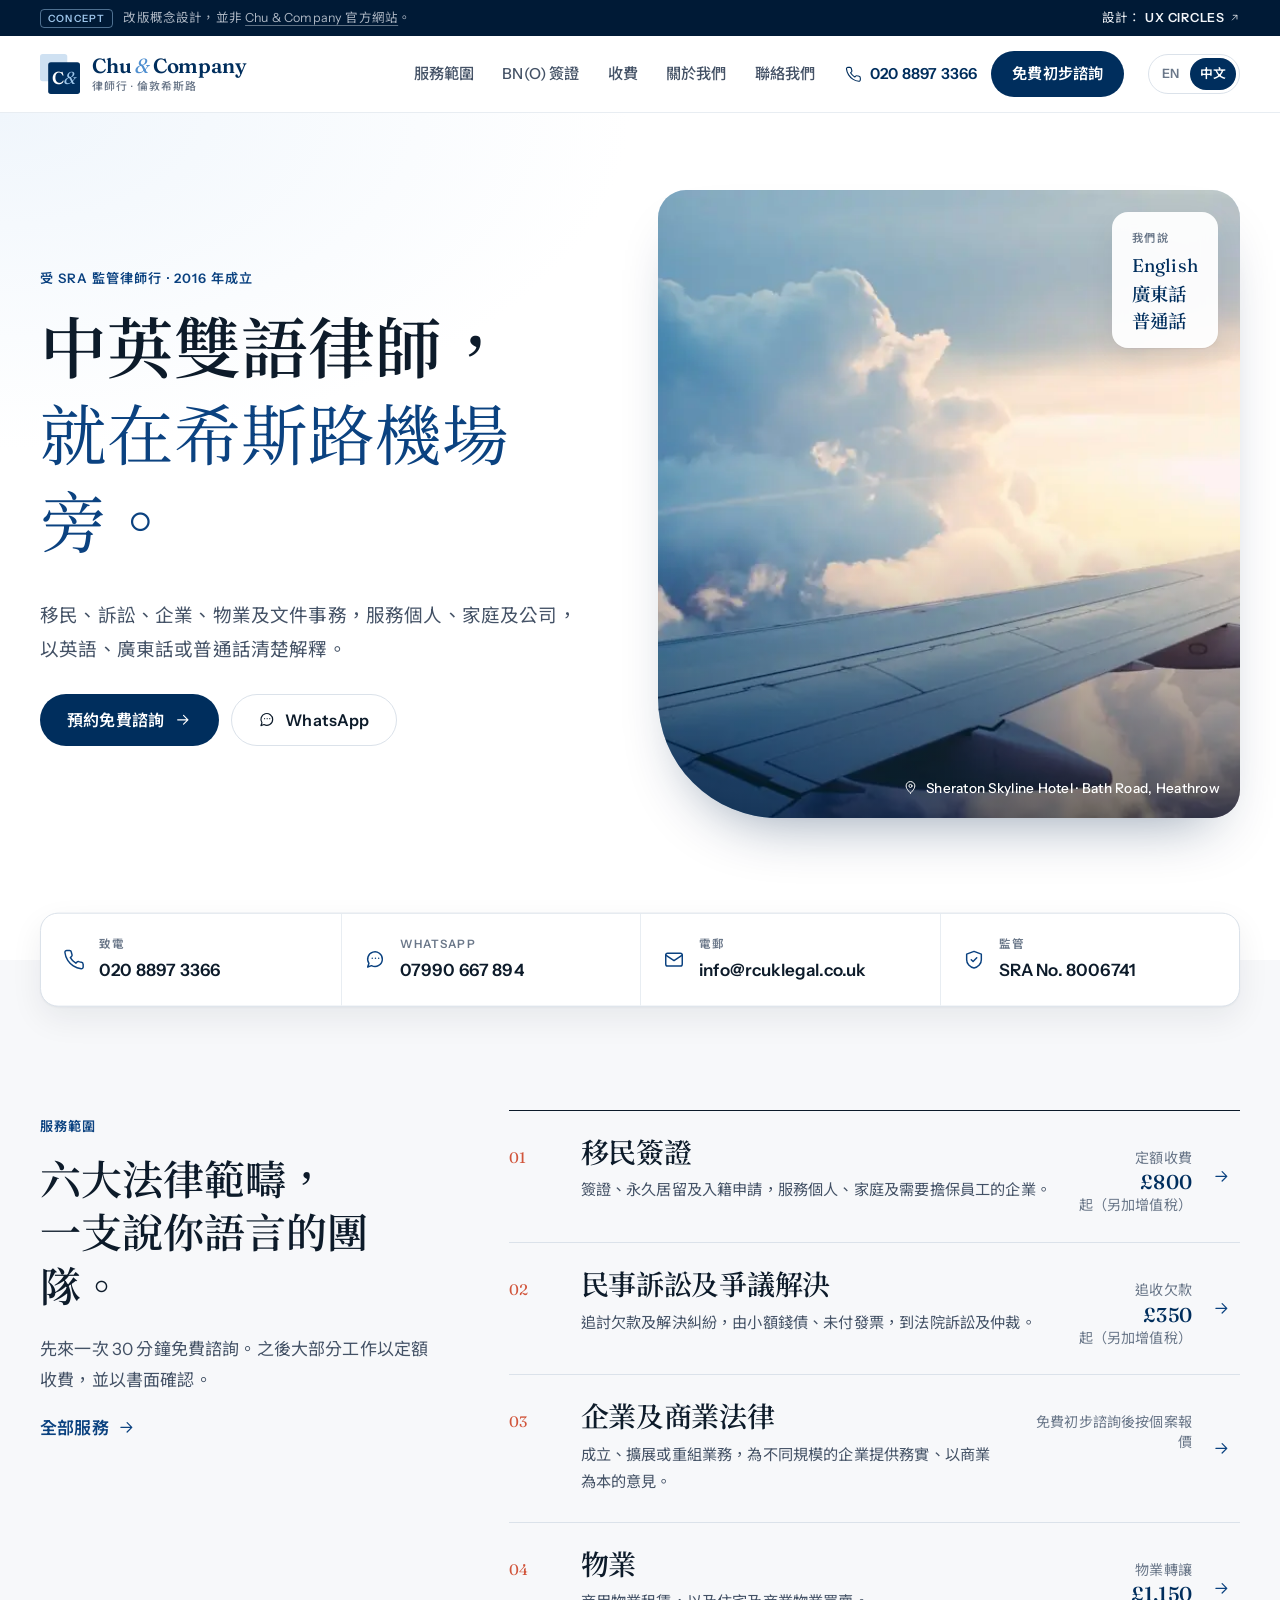
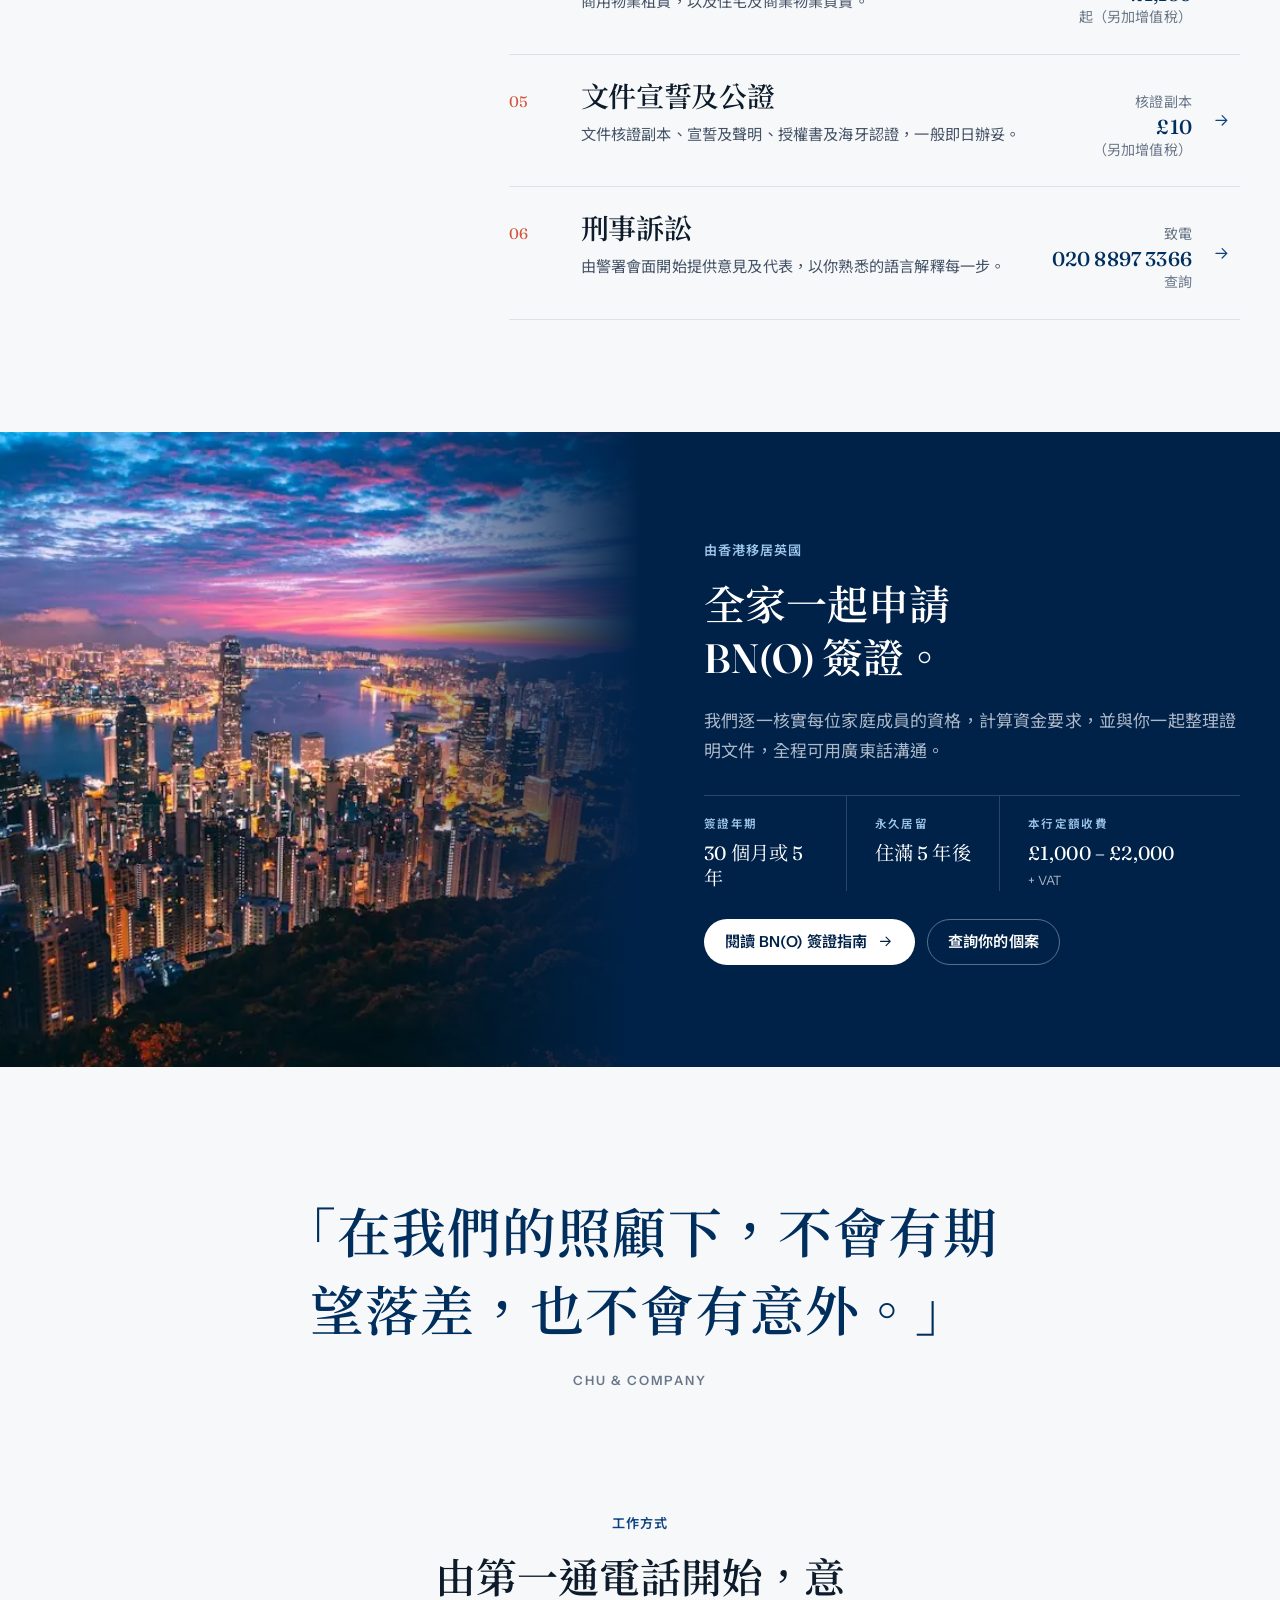
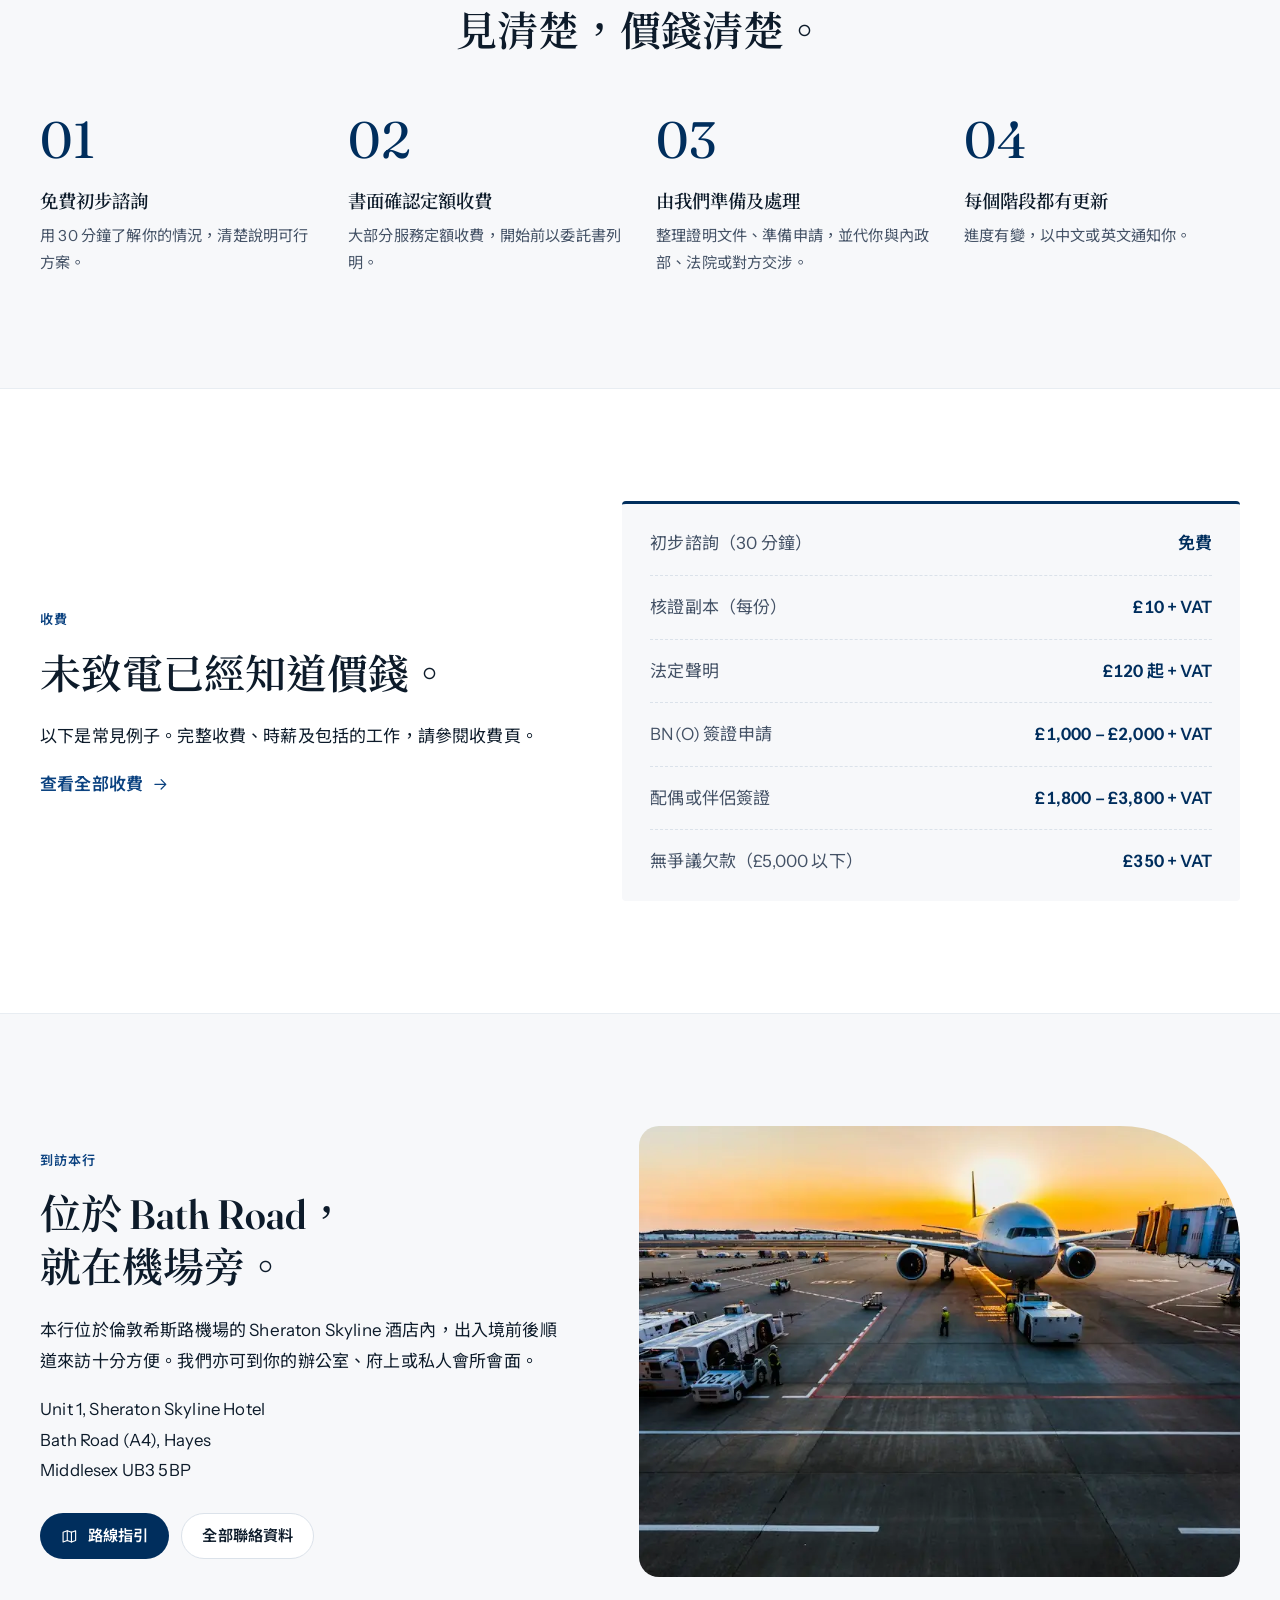
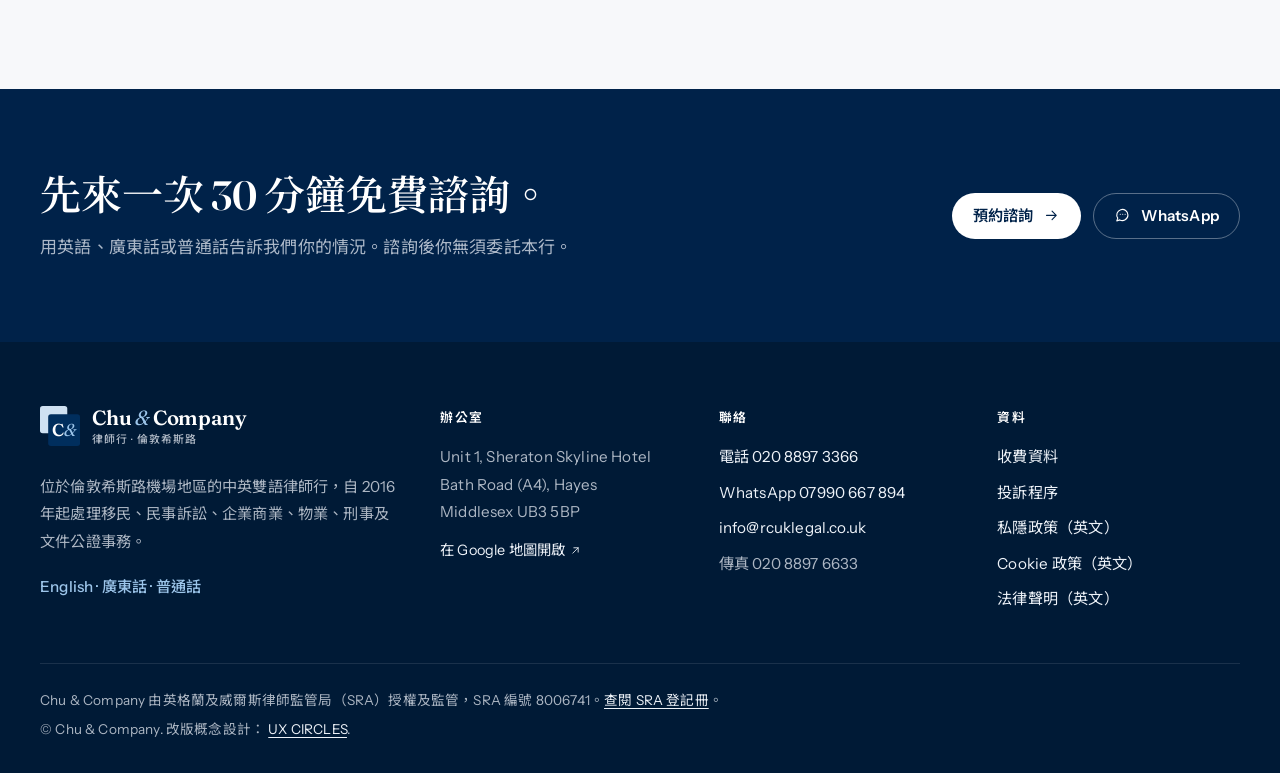
==== commit 575b5b12: "Give the home page a photo-led, editorial layout The hero now pairs the headline with a photo and a " ====
--- a/zh/index.html
+++ b/zh/index.html
@@ -51,115 +51,113 @@
   <div class="container hero-grid">
     <div class="hero-copy">
       <p class="eyebrow">受 SRA 監管律師行 · 2016 年成立</p>
-      <h1>中英雙語律師，<em>就在希斯路機場旁。</em></h1>
-      <p class="lede">Chu &amp; Company 為個人、家庭及企業處理移民、民事訴訟、公司、物業及文件事務，並以英語、廣東話或普通話清楚解釋每一步。</p>
+      <h1>中英雙語律師，<br><em>就在希斯路機場旁。</em></h1>
+      <p class="lede">移民、訴訟、企業、物業及文件事務，服務個人、家庭及公司，以英語、廣東話或普通話清楚解釋。</p>
       <div class="hero-actions">
         <a class="btn btn-primary btn-lg" href="contact.html#enquiry">預約免費諮詢 <svg class="ic" viewBox="0 0 24 24" fill="none" stroke="currentColor" stroke-width="1.6" stroke-linecap="round" stroke-linejoin="round" aria-hidden="true"><path d="M5 12h14M13 6l6 6-6 6"/></svg></a>
-        <a class="btn btn-ghost btn-lg" href="services.html">服務範圍</a>
-      </div>
-      <ul class="hero-points">
-        <li><svg class="ic" viewBox="0 0 24 24" fill="none" stroke="currentColor" stroke-width="1.6" stroke-linecap="round" stroke-linejoin="round" aria-hidden="true"><path d="m5 12.5 4.5 4.5L19 7.5"/></svg> 首 30 分鐘諮詢免費</li>
-        <li><svg class="ic" viewBox="0 0 24 24" fill="none" stroke="currentColor" stroke-width="1.6" stroke-linecap="round" stroke-linejoin="round" aria-hidden="true"><path d="m5 12.5 4.5 4.5L19 7.5"/></svg> 大部分服務定額收費</li>
-        <li><svg class="ic" viewBox="0 0 24 24" fill="none" stroke="currentColor" stroke-width="1.6" stroke-linecap="round" stroke-linejoin="round" aria-hidden="true"><path d="m5 12.5 4.5 4.5L19 7.5"/></svg> 可到你的辦公室或府上會面</li>
-      </ul>
-    </div>
-    <aside class="hero-card" aria-label="聯絡資料">
-      <p class="hero-card-h"><svg class="ic" viewBox="0 0 24 24" fill="none" stroke="currentColor" stroke-width="1.6" stroke-linecap="round" stroke-linejoin="round" aria-hidden="true"><path d="M4 5h9M8.5 3v2M6 5c.5 3 2.5 5.5 5 7M11 5c-.7 3.4-3 6.3-6 8"/><path d="m12 21 4.5-10 4.5 10M13.6 17.5h5.8"/></svg> 可用語言 <span lang="en">English</span> · <span lang="zh-Hant-HK">廣東話</span> · <span lang="zh-Hant">普通話</span></p>
-      <ul class="hero-contacts">
-        <li><a href="tel:+442088973366"><span class="ic-wrap"><svg class="ic" viewBox="0 0 24 24" fill="none" stroke="currentColor" stroke-width="1.6" stroke-linecap="round" stroke-linejoin="round" aria-hidden="true"><path d="M22 16.9v3a2 2 0 0 1-2.2 2 19.8 19.8 0 0 1-8.6-3.1 19.5 19.5 0 0 1-6-6A19.8 19.8 0 0 1 2.1 4.2 2 2 0 0 1 4.1 2h3a2 2 0 0 1 2 1.7c.1.9.4 1.8.7 2.7a2 2 0 0 1-.5 2.1L8 9.8a16 16 0 0 0 6 6l1.3-1.3a2 2 0 0 1 2.1-.4c.9.3 1.8.6 2.7.7a2 2 0 0 1 1.7 2z"/></svg></span><span><small>電話</small><strong>020 8897 3366</strong></span></a></li>
-        <li><a href="https://wa.me/447990667894" target="_blank" rel="noopener"><span class="ic-wrap wa"><svg class="ic" viewBox="0 0 24 24" fill="none" stroke="currentColor" stroke-width="1.6" stroke-linecap="round" stroke-linejoin="round" aria-hidden="true"><path d="M20 11.5a8 8 0 0 1-11.8 7L4 20l1.4-4A8 8 0 1 1 20 11.5z"/><path d="M9 10.5h.01M12.5 10.5h.01M16 10.5h.01"/></svg></span><span><small>WhatsApp</small><strong>07990 667 894</strong></span></a></li>
-        <li><a href="mailto:info@rcuklegal.co.uk"><span class="ic-wrap"><svg class="ic" viewBox="0 0 24 24" fill="none" stroke="currentColor" stroke-width="1.6" stroke-linecap="round" stroke-linejoin="round" aria-hidden="true"><rect x="3" y="5" width="18" height="14" rx="2"/><path d="m3 7 9 6 9-6"/></svg></span><span><small>電郵</small><strong>info@rcuklegal.co.uk</strong></span></a></li>
-        <li><a href="https://www.google.com/maps/search/?api=1&query=Sheraton+Skyline+Hotel+Bath+Road+Hayes+UB3+5BP" target="_blank" rel="noopener"><span class="ic-wrap"><svg class="ic" viewBox="0 0 24 24" fill="none" stroke="currentColor" stroke-width="1.6" stroke-linecap="round" stroke-linejoin="round" aria-hidden="true"><path d="M12 21s-7-6.2-7-11.5A7 7 0 0 1 19 9.5C19 14.8 12 21 12 21z"/><circle cx="12" cy="9.5" r="2.5"/></svg></span><span><small>辦公室</small><strong>希斯路 Sheraton Skyline 酒店</strong></span></a></li>
-      </ul>
-      <p class="hero-card-foot"><svg class="ic" viewBox="0 0 24 24" fill="none" stroke="currentColor" stroke-width="1.6" stroke-linecap="round" stroke-linejoin="round" aria-hidden="true"><path d="M12 3 4 6v6c0 4.5 3.4 8.3 8 9 4.6-.7 8-4.5 8-9V6z"/><path d="m9 12 2 2 4-4"/></svg> 受 SRA 監管 · 編號 8006741</p>
-    </aside>
+        <a class="btn btn-ghost btn-lg" href="https://wa.me/447990667894" target="_blank" rel="noopener"><svg class="ic" viewBox="0 0 24 24" fill="none" stroke="currentColor" stroke-width="1.6" stroke-linecap="round" stroke-linejoin="round" aria-hidden="true"><path d="M20 11.5a8 8 0 0 1-11.8 7L4 20l1.4-4A8 8 0 1 1 20 11.5z"/><path d="M9 10.5h.01M12.5 10.5h.01M16 10.5h.01"/></svg> WhatsApp</a>
+      </div>
+    </div>
+    <figure class="hero-media">
+      <img class="" src="../assets/img/hero-wing-1600.webp" srcset="../assets/img/hero-wing-900.webp 900w, ../assets/img/hero-wing-1600.webp 1600w" sizes="(max-width: 900px) 100vw, 46vw" alt="日出時從飛機窗外看到雲層上的機翼" fetchpriority="high" decoding="async">
+      <div class="hero-langs" aria-label="可用語言">
+        <small>我們說</small>
+        <span lang="en">English</span><span lang="zh-Hant-HK">廣東話</span><span lang="zh-Hant">普通話</span>
+      </div>
+      <figcaption><svg class="ic" viewBox="0 0 24 24" fill="none" stroke="currentColor" stroke-width="1.6" stroke-linecap="round" stroke-linejoin="round" aria-hidden="true"><path d="M12 21s-7-6.2-7-11.5A7 7 0 0 1 19 9.5C19 14.8 12 21 12 21z"/><circle cx="12" cy="9.5" r="2.5"/></svg> Sheraton Skyline Hotel · Bath Road, Heathrow</figcaption>
+    </figure>
+  </div>
+  <div class="container">
+    <ul class="hero-strip">
+      <li><a href="tel:+442088973366"><svg class="ic" viewBox="0 0 24 24" fill="none" stroke="currentColor" stroke-width="1.6" stroke-linecap="round" stroke-linejoin="round" aria-hidden="true"><path d="M22 16.9v3a2 2 0 0 1-2.2 2 19.8 19.8 0 0 1-8.6-3.1 19.5 19.5 0 0 1-6-6A19.8 19.8 0 0 1 2.1 4.2 2 2 0 0 1 4.1 2h3a2 2 0 0 1 2 1.7c.1.9.4 1.8.7 2.7a2 2 0 0 1-.5 2.1L8 9.8a16 16 0 0 0 6 6l1.3-1.3a2 2 0 0 1 2.1-.4c.9.3 1.8.6 2.7.7a2 2 0 0 1 1.7 2z"/></svg><span><small>致電</small>020 8897 3366</span></a></li>
+      <li><a href="https://wa.me/447990667894" target="_blank" rel="noopener"><svg class="ic" viewBox="0 0 24 24" fill="none" stroke="currentColor" stroke-width="1.6" stroke-linecap="round" stroke-linejoin="round" aria-hidden="true"><path d="M20 11.5a8 8 0 0 1-11.8 7L4 20l1.4-4A8 8 0 1 1 20 11.5z"/><path d="M9 10.5h.01M12.5 10.5h.01M16 10.5h.01"/></svg><span><small>WhatsApp</small>07990 667 894</span></a></li>
+      <li><a href="mailto:info@rcuklegal.co.uk"><svg class="ic" viewBox="0 0 24 24" fill="none" stroke="currentColor" stroke-width="1.6" stroke-linecap="round" stroke-linejoin="round" aria-hidden="true"><rect x="3" y="5" width="18" height="14" rx="2"/><path d="m3 7 9 6 9-6"/></svg><span><small>電郵</small>info@rcuklegal.co.uk</span></a></li>
+      <li><span class="strip-static"><svg class="ic" viewBox="0 0 24 24" fill="none" stroke="currentColor" stroke-width="1.6" stroke-linecap="round" stroke-linejoin="round" aria-hidden="true"><path d="M12 3 4 6v6c0 4.5 3.4 8.3 8 9 4.6-.7 8-4.5 8-9V6z"/><path d="m9 12 2 2 4-4"/></svg><span><small>監管</small>SRA No. 8006741</span></span></li>
+    </ul>
   </div>
 </section>
 
 <section class="section" id="services">
-  <div class="container">
-    <div class="section-head">
-      <div>
-        <p class="eyebrow">服務範圍</p>
-        <h2>六大法律範疇，一支說你語言的團隊。</h2>
-      </div>
+  <div class="container services-split">
+    <div class="services-intro">
+      <p class="eyebrow">服務範圍</p>
+      <h2>六大法律範疇，<br>一支說你語言的團隊。</h2>
+      <p>先來一次 30 分鐘免費諮詢。之後大部分工作以定額收費，並以書面確認。</p>
       <a class="text-link" href="services.html">全部服務 <svg class="ic" viewBox="0 0 24 24" fill="none" stroke="currentColor" stroke-width="1.6" stroke-linecap="round" stroke-linejoin="round" aria-hidden="true"><path d="M5 12h14M13 6l6 6-6 6"/></svg></a>
     </div>
-    <div class="area-grid">
-      <a class="area reveal" href="services.html#immigration">
-        <span class="area-ic"><svg class="ic" viewBox="0 0 24 24" fill="none" stroke="currentColor" stroke-width="1.6" stroke-linecap="round" stroke-linejoin="round" aria-hidden="true"><rect x="5" y="3" width="14" height="18" rx="2"/><circle cx="12" cy="10" r="3"/><path d="M9 16.5h6"/></svg></span>
-        <h3>移民簽證</h3>
-        <p>簽證、永久居留及入籍申請，服務個人、家庭及需要擔保員工的企業。</p>
-        <span class="area-price">定額收費 <strong>£800</strong> 起（另加增值稅）</span>
-        <span class="area-more">了解更多 <svg class="ic" viewBox="0 0 24 24" fill="none" stroke="currentColor" stroke-width="1.6" stroke-linecap="round" stroke-linejoin="round" aria-hidden="true"><path d="M5 12h14M13 6l6 6-6 6"/></svg></span>
-      </a>
-<a class="area reveal" href="services.html#litigation">
-        <span class="area-ic"><svg class="ic" viewBox="0 0 24 24" fill="none" stroke="currentColor" stroke-width="1.6" stroke-linecap="round" stroke-linejoin="round" aria-hidden="true"><path d="M12 4v16M7 20h10M5 7h14"/><path d="m5 7-3 6a3 3 0 0 0 6 0zM19 7l-3 6a3 3 0 0 0 6 0z"/></svg></span>
-        <h3>民事訴訟及爭議解決</h3>
-        <p>追討欠款及解決糾紛，由小額錢債、未付發票，到法院訴訟及仲裁。</p>
-        <span class="area-price">追收欠款 <strong>£350</strong> 起（另加增值稅）</span>
-        <span class="area-more">了解更多 <svg class="ic" viewBox="0 0 24 24" fill="none" stroke="currentColor" stroke-width="1.6" stroke-linecap="round" stroke-linejoin="round" aria-hidden="true"><path d="M5 12h14M13 6l6 6-6 6"/></svg></span>
-      </a>
-<a class="area reveal" href="services.html#corporate">
-        <span class="area-ic"><svg class="ic" viewBox="0 0 24 24" fill="none" stroke="currentColor" stroke-width="1.6" stroke-linecap="round" stroke-linejoin="round" aria-hidden="true"><rect x="4" y="3" width="11" height="18" rx="1"/><path d="M15 9h5v12h-5M8 7h3M8 11h3M8 15h3"/></svg></span>
-        <h3>企業及商業法律</h3>
-        <p>成立、擴展或重組業務，為不同規模的企業提供務實、以商業為本的意見。</p>
-        <span class="area-price">免費初步諮詢後按個案報價</span>
-        <span class="area-more">了解更多 <svg class="ic" viewBox="0 0 24 24" fill="none" stroke="currentColor" stroke-width="1.6" stroke-linecap="round" stroke-linejoin="round" aria-hidden="true"><path d="M5 12h14M13 6l6 6-6 6"/></svg></span>
-      </a>
-<a class="area reveal" href="services.html#property">
-        <span class="area-ic"><svg class="ic" viewBox="0 0 24 24" fill="none" stroke="currentColor" stroke-width="1.6" stroke-linecap="round" stroke-linejoin="round" aria-hidden="true"><circle cx="8" cy="15" r="4"/><path d="m11 12 9-9M17 6l2 2M15 8l2 2"/></svg></span>
-        <h3>物業</h3>
-        <p>商用物業租賃，以及住宅及商業物業買賣。</p>
-        <span class="area-price">物業轉讓 <strong>£1,150</strong> 起（另加增值稅）</span>
-        <span class="area-more">了解更多 <svg class="ic" viewBox="0 0 24 24" fill="none" stroke="currentColor" stroke-width="1.6" stroke-linecap="round" stroke-linejoin="round" aria-hidden="true"><path d="M5 12h14M13 6l6 6-6 6"/></svg></span>
-      </a>
-<a class="area reveal" href="services.html#documents">
-        <span class="area-ic"><svg class="ic" viewBox="0 0 24 24" fill="none" stroke="currentColor" stroke-width="1.6" stroke-linecap="round" stroke-linejoin="round" aria-hidden="true"><path d="M14 3H6a1 1 0 0 0-1 1v16a1 1 0 0 0 1 1h12a1 1 0 0 0 1-1V8z"/><path d="M14 3v5h5M8.5 13h7M8.5 17h5"/></svg></span>
-        <h3>文件宣誓及公證</h3>
-        <p>文件核證副本、宣誓及聲明、授權書及海牙認證，一般即日辦妥。</p>
-        <span class="area-price">核證副本 <strong>£10</strong>（另加增值稅）</span>
-        <span class="area-more">了解更多 <svg class="ic" viewBox="0 0 24 24" fill="none" stroke="currentColor" stroke-width="1.6" stroke-linecap="round" stroke-linejoin="round" aria-hidden="true"><path d="M5 12h14M13 6l6 6-6 6"/></svg></span>
-      </a>
-<a class="area reveal" href="services.html#criminal">
-        <span class="area-ic"><svg class="ic" viewBox="0 0 24 24" fill="none" stroke="currentColor" stroke-width="1.6" stroke-linecap="round" stroke-linejoin="round" aria-hidden="true"><path d="m14 4 6 6M11 7l6 6M12.5 5.5l-5 5M18.5 11.5l-5 5"/><path d="M10 13 3 20"/><path d="M13 21h8"/></svg></span>
-        <h3>刑事訴訟</h3>
-        <p>由警署會面開始提供意見及代表，以你熟悉的語言解釋每一步。</p>
-        <span class="area-price">致電 <strong>020 8897 3366</strong> 查詢</span>
-        <span class="area-more">了解更多 <svg class="ic" viewBox="0 0 24 24" fill="none" stroke="currentColor" stroke-width="1.6" stroke-linecap="round" stroke-linejoin="round" aria-hidden="true"><path d="M5 12h14M13 6l6 6-6 6"/></svg></span>
-      </a>
-    </div>
-  </div>
-</section>
-
-<section class="section bno-band on-dark">
-  <div class="container bno-grid">
-    <div class="reveal">
-      <p class="eyebrow">由香港移居英國</p>
-      <h2>全家一起申請 BN(O) 簽證。</h2>
-      <p>BN(O) 簽證讓英國國民（海外）身份持有人及其家人在英國居住、工作及讀書，五年後可申請永久居留。我們會逐一核實每位家庭成員的資格，計算資金要求，並與你一起整理證明文件。</p>
-      <div class="hero-actions">
-        <a class="btn btn-light" href="bno-visa.html">BN(O) 簽證指南 <svg class="ic" viewBox="0 0 24 24" fill="none" stroke="currentColor" stroke-width="1.6" stroke-linecap="round" stroke-linejoin="round" aria-hidden="true"><path d="M5 12h14M13 6l6 6-6 6"/></svg></a>
-        <a class="btn btn-outline-light" href="contact.html?matter=immigration#enquiry">查詢你的個案</a>
-      </div>
-    </div>
-    <dl class="facts reveal">
+    <ol class="area-rows">
+      <li class="reveal"><a href="services.html#immigration">
+          <span class="row-n">01</span>
+          <span class="row-main"><span class="row-title">移民簽證</span><span class="row-sum">簽證、永久居留及入籍申請，服務個人、家庭及需要擔保員工的企業。</span></span>
+          <span class="row-price">定額收費 <strong>£800</strong> 起（另加增值稅）</span>
+          <span class="row-go"><svg class="ic" viewBox="0 0 24 24" fill="none" stroke="currentColor" stroke-width="1.6" stroke-linecap="round" stroke-linejoin="round" aria-hidden="true"><path d="M5 12h14M13 6l6 6-6 6"/></svg></span>
+        </a></li>
+<li class="reveal"><a href="services.html#litigation">
+          <span class="row-n">02</span>
+          <span class="row-main"><span class="row-title">民事訴訟及爭議解決</span><span class="row-sum">追討欠款及解決糾紛，由小額錢債、未付發票，到法院訴訟及仲裁。</span></span>
+          <span class="row-price">追收欠款 <strong>£350</strong> 起（另加增值稅）</span>
+          <span class="row-go"><svg class="ic" viewBox="0 0 24 24" fill="none" stroke="currentColor" stroke-width="1.6" stroke-linecap="round" stroke-linejoin="round" aria-hidden="true"><path d="M5 12h14M13 6l6 6-6 6"/></svg></span>
+        </a></li>
+<li class="reveal"><a href="services.html#corporate">
+          <span class="row-n">03</span>
+          <span class="row-main"><span class="row-title">企業及商業法律</span><span class="row-sum">成立、擴展或重組業務，為不同規模的企業提供務實、以商業為本的意見。</span></span>
+          <span class="row-price">免費初步諮詢後按個案報價</span>
+          <span class="row-go"><svg class="ic" viewBox="0 0 24 24" fill="none" stroke="currentColor" stroke-width="1.6" stroke-linecap="round" stroke-linejoin="round" aria-hidden="true"><path d="M5 12h14M13 6l6 6-6 6"/></svg></span>
+        </a></li>
+<li class="reveal"><a href="services.html#property">
+          <span class="row-n">04</span>
+          <span class="row-main"><span class="row-title">物業</span><span class="row-sum">商用物業租賃，以及住宅及商業物業買賣。</span></span>
+          <span class="row-price">物業轉讓 <strong>£1,150</strong> 起（另加增值稅）</span>
+          <span class="row-go"><svg class="ic" viewBox="0 0 24 24" fill="none" stroke="currentColor" stroke-width="1.6" stroke-linecap="round" stroke-linejoin="round" aria-hidden="true"><path d="M5 12h14M13 6l6 6-6 6"/></svg></span>
+        </a></li>
+<li class="reveal"><a href="services.html#documents">
+          <span class="row-n">05</span>
+          <span class="row-main"><span class="row-title">文件宣誓及公證</span><span class="row-sum">文件核證副本、宣誓及聲明、授權書及海牙認證，一般即日辦妥。</span></span>
+          <span class="row-price">核證副本 <strong>£10</strong>（另加增值稅）</span>
+          <span class="row-go"><svg class="ic" viewBox="0 0 24 24" fill="none" stroke="currentColor" stroke-width="1.6" stroke-linecap="round" stroke-linejoin="round" aria-hidden="true"><path d="M5 12h14M13 6l6 6-6 6"/></svg></span>
+        </a></li>
+<li class="reveal"><a href="services.html#criminal">
+          <span class="row-n">06</span>
+          <span class="row-main"><span class="row-title">刑事訴訟</span><span class="row-sum">由警署會面開始提供意見及代表，以你熟悉的語言解釋每一步。</span></span>
+          <span class="row-price">致電 <strong>020 8897 3366</strong> 查詢</span>
+          <span class="row-go"><svg class="ic" viewBox="0 0 24 24" fill="none" stroke="currentColor" stroke-width="1.6" stroke-linecap="round" stroke-linejoin="round" aria-hidden="true"><path d="M5 12h14M13 6l6 6-6 6"/></svg></span>
+        </a></li>
+    </ol>
+  </div>
+</section>
+
+<section class="bno-band on-dark">
+  <div class="bno-photo"><img class="" src="../assets/img/hong-kong-1600.webp" srcset="../assets/img/hong-kong-900.webp 900w, ../assets/img/hong-kong-1600.webp 1600w" sizes="(max-width: 900px) 100vw, 50vw" alt="黃昏時從山頂眺望香港維港及天際線" loading="lazy" decoding="async"></div>
+  <div class="bno-copy">
+    <p class="eyebrow">由香港移居英國</p>
+    <h2>全家一起申請 BN(O) 簽證。</h2>
+    <p>我們逐一核實每位家庭成員的資格，計算資金要求，並與你一起整理證明文件，全程可用廣東話溝通。</p>
+    <dl class="facts">
       <div><dt>簽證年期</dt><dd>30 個月或 5 年</dd></div>
-      <div><dt>永久居留</dt><dd>在英國住滿 5 年後</dd></div>
-      <div><dt>可同行家人</dt><dd>伴侶、子女、1997 年後出生的成年子女及受供養親屬</dd></div>
+      <div><dt>永久居留</dt><dd>住滿 5 年後</dd></div>
       <div><dt>本行定額收費</dt><dd>£1,000 – £2,000 <small>+ VAT</small></dd></div>
     </dl>
-  </div>
-</section>
-
-<section class="section">
-  <div class="container how-grid">
-    <div>
+    <div class="hero-actions">
+      <a class="btn btn-light" href="bno-visa.html">閱讀 BN(O) 簽證指南 <svg class="ic" viewBox="0 0 24 24" fill="none" stroke="currentColor" stroke-width="1.6" stroke-linecap="round" stroke-linejoin="round" aria-hidden="true"><path d="M5 12h14M13 6l6 6-6 6"/></svg></a>
+      <a class="btn btn-outline-light" href="contact.html?matter=immigration#enquiry">查詢你的個案</a>
+    </div>
+  </div>
+</section>
+
+<section class="statement">
+  <div class="container">
+    <p class="statement-q reveal">「在我們的照顧下，不會有期望落差，也不會有意外。」</p>
+    <p class="statement-by">Chu &amp; Company</p>
+  </div>
+</section>
+
+<section class="section how">
+  <div class="container">
+    <div class="how-head">
       <p class="eyebrow">工作方式</p>
-      <h2>清楚的意見、清楚的價錢、沒有意外。</h2>
-      <p class="lede">每個個案我們都細心處理，因為一個小細節也可能影響結果。我們先聆聽，再為你度身訂造最符合你利益的方案。</p>
-    </div>
-    <ol class="steps"><li class="reveal"><span class="step-n">1</span><h3>免費初步諮詢</h3><p>用 30 分鐘了解你的情況，清楚說明可行方案。</p></li><li class="reveal"><span class="step-n">2</span><h3>書面確認定額收費</h3><p>大部分服務以定額收費。開始前會以委託書列明價錢及包括的工作。</p></li><li class="reveal"><span class="step-n">3</span><h3>由我們準備及處理</h3><p>我們整理證明文件、準備申請，並代你與內政部、法院或對方交涉。</p></li><li class="reveal"><span class="step-n">4</span><h3>每個階段都有更新</h3><p>進度有變我們會以中文或英文通知你，不會有意外。</p></li></ol>
+      <h2>由第一通電話開始，意見清楚，價錢清楚。</h2>
+    </div>
+    <ol class="timeline"><li class="reveal"><span class="tl-n">01</span><h3>免費初步諮詢</h3><p>用 30 分鐘了解你的情況，清楚說明可行方案。</p></li><li class="reveal"><span class="tl-n">02</span><h3>書面確認定額收費</h3><p>大部分服務定額收費，開始前以委託書列明。</p></li><li class="reveal"><span class="tl-n">03</span><h3>由我們準備及處理</h3><p>整理證明文件、準備申請，並代你與內政部、法院或對方交涉。</p></li><li class="reveal"><span class="tl-n">04</span><h3>每個階段都有更新</h3><p>進度有變，以中文或英文通知你。</p></li></ol>
   </div>
 </section>
 
@@ -168,48 +166,26 @@
     <div>
       <p class="eyebrow">收費</p>
       <h2>未致電已經知道價錢。</h2>
-      <p>大部分服務以定額收費。以下是常見例子；完整收費、時薪及包括的工作，請參閱收費頁。</p>
+      <p>以下是常見例子。完整收費、時薪及包括的工作，請參閱收費頁。</p>
       <a class="text-link" href="fees.html">查看全部收費 <svg class="ic" viewBox="0 0 24 24" fill="none" stroke="currentColor" stroke-width="1.6" stroke-linecap="round" stroke-linejoin="round" aria-hidden="true"><path d="M5 12h14M13 6l6 6-6 6"/></svg></a>
     </div>
     <ul class="glance reveal"><li><span>初步諮詢（30 分鐘）</span><strong>免費</strong></li><li><span>核證副本（每份）</span><strong>£10 + VAT</strong></li><li><span>法定聲明</span><strong>£120 起 + VAT</strong></li><li><span>BN(O) 簽證申請</span><strong>£1,000 – £2,000 + VAT</strong></li><li><span>配偶或伴侶簽證</span><strong>£1,800 – £3,800 + VAT</strong></li><li><span>無爭議欠款（£5,000 以下）</span><strong>£350 + VAT</strong></li></ul>
   </div>
 </section>
 
-<section class="section">
+<section class="visit">
   <div class="container visit-grid">
-    <div class="visit-art reveal" aria-hidden="true"><svg viewBox="0 0 560 420" role="img">
-  <rect width="560" height="420" rx="18" fill="#e7eff7"/>
-  <path d="M0 300 L560 250" stroke="#ffffff" stroke-width="30"/>
-  <path d="M0 300 L560 250" stroke="#c9d9ea" stroke-width="2" stroke-dasharray="12 10"/>
-  <text x="440" y="236" font-family="Instrument Sans, sans-serif" font-size="12" font-weight="600" letter-spacing=".12em" fill="#5d7088" transform="rotate(-5 440 236)">BATH ROAD · A4</text>
-  <g fill="#d6e4f1"><rect x="40" y="40" width="130" height="90" rx="6"/><rect x="390" y="40" width="130" height="120" rx="6"/><rect x="60" y="330" width="170" height="60" rx="6"/><rect x="320" y="320" width="200" height="70" rx="6"/></g>
-  <g transform="translate(205 120)">
-    <rect width="150" height="150" rx="6" fill="#002e5d"/>
-    <g fill="#9cc5ea" opacity=".75">
-      <rect x="18" y="20" width="22" height="14" rx="2"/><rect x="50" y="20" width="22" height="14" rx="2"/><rect x="82" y="20" width="22" height="14" rx="2"/><rect x="114" y="20" width="18" height="14" rx="2"/>
-      <rect x="18" y="46" width="22" height="14" rx="2"/><rect x="50" y="46" width="22" height="14" rx="2"/><rect x="82" y="46" width="22" height="14" rx="2"/><rect x="114" y="46" width="18" height="14" rx="2"/>
-      <rect x="18" y="72" width="22" height="14" rx="2"/><rect x="50" y="72" width="22" height="14" rx="2"/><rect x="82" y="72" width="22" height="14" rx="2"/><rect x="114" y="72" width="18" height="14" rx="2"/>
-    </g>
-    <rect x="56" y="104" width="38" height="46" rx="3" fill="#cfe1f2"/>
-  </g>
-  <g transform="translate(280 96)">
-    <path d="M0 22s-17-15-17-28a17 17 0 0 1 34 0C17 7 0 22 0 22z" fill="#d1553b"/>
-    <circle cy="-6" r="6.5" fill="#fff"/>
-  </g>
-  <g transform="translate(470 330) rotate(-35)" fill="#002e5d" opacity=".9">
-    <path d="M40 9 24 0V-14a3 3 0 0 0-6 0V0L2 9v5l16-5v9l-5 3v3l8-2 8 2v-3l-5-3v-9l16 5z" transform="scale(1.4)"/>
-  </g>
-</svg></div>
-    <div>
+    <div class="visit-copy">
       <p class="eyebrow">到訪本行</p>
-      <h2>位於 Bath Road 的 Sheraton Skyline 酒店內。</h2>
-      <p>本行位於倫敦希斯路機場的 Sheraton Skyline 酒店內，出入境前後順道來訪十分方便。如你較方便，我們亦可到你的辦公室、府上或私人會所會面。</p>
+      <h2>位於 Bath Road，就在機場旁。</h2>
+      <p>本行位於倫敦希斯路機場的 Sheraton Skyline 酒店內，出入境前後順道來訪十分方便。我們亦可到你的辦公室、府上或私人會所會面。</p>
       <address class="visit-address">Unit 1, Sheraton Skyline Hotel<br>Bath Road (A4), Hayes<br>Middlesex UB3 5BP</address>
       <div class="hero-actions">
         <a class="btn btn-primary" href="https://www.google.com/maps/search/?api=1&query=Sheraton+Skyline+Hotel+Bath+Road+Hayes+UB3+5BP" target="_blank" rel="noopener"><svg class="ic" viewBox="0 0 24 24" fill="none" stroke="currentColor" stroke-width="1.6" stroke-linecap="round" stroke-linejoin="round" aria-hidden="true"><path d="M9 4 3 6v14l6-2 6 2 6-2V4l-6 2z"/><path d="M9 4v14M15 6v14"/></svg> 路線指引</a>
         <a class="btn btn-ghost" href="contact.html">全部聯絡資料</a>
       </div>
     </div>
+    <div class="visit-photo reveal"><img class="" src="../assets/img/terminal-1600.webp" srcset="../assets/img/terminal-900.webp 900w, ../assets/img/terminal-1600.webp 1600w" sizes="(max-width: 900px) 100vw, 50vw" alt="停泊在機場客運大樓旁的飛機" loading="lazy" decoding="async"></div>
   </div>
 </section>
 <section class="cta-band">
--- a/assets/css/style.css
+++ b/assets/css/style.css
@@ -63,7 +63,6 @@
 .ic { width: 1.1em; height: 1.1em; flex: none; }
 
 .eyebrow { display: inline-flex; align-items: center; gap: 10px; font-size: .76rem; font-weight: 600; letter-spacing: .14em; text-transform: uppercase; color: var(--navy-700); margin: 0 0 16px; }
-.eyebrow::before { content: ""; width: 18px; height: 2px; background: var(--seal); border-radius: 2px; }
 body.lang-zh .eyebrow { letter-spacing: .08em; font-size: .82rem; }
 .on-dark .eyebrow { color: var(--sky-300); }
 .lede { font-size: 1.16rem; color: var(--ink-soft); max-width: 38em; }
@@ -152,85 +151,143 @@
 @media (max-width: 700px) { .section-head { flex-direction: column; align-items: flex-start; } }
 
 /* ---------- Hero ---------- */
-.hero { padding: clamp(48px, 7vw, 96px) 0 clamp(56px, 8vw, 104px); background:
-  radial-gradient(1000px 500px at 100% 0%, var(--sky-100), transparent 60%),
-  linear-gradient(180deg, var(--white), var(--paper)); border-bottom: 1px solid var(--line-soft); }
-.hero-grid { display: grid; grid-template-columns: 1.25fr .9fr; gap: clamp(32px, 5vw, 72px); align-items: center; }
-.hero-copy h1 { max-width: 12em; }
+.hero { padding: clamp(40px, 6vw, 80px) 0 0; background: radial-gradient(900px 480px at 0% 0%, var(--sky-50), transparent 70%), var(--white); }
+.hero-grid { display: grid; grid-template-columns: minmax(0, 1fr) minmax(0, 1.05fr); gap: clamp(32px, 5vw, 72px); align-items: center; }
+.hero-copy h1 { max-width: 11em; }
+.hero-copy .lede { max-width: 30em; }
 .hero-actions { display: flex; flex-wrap: wrap; gap: 12px; margin: 28px 0 0; }
-.hero-points { list-style: none; padding: 0; margin: 32px 0 0; display: flex; flex-wrap: wrap; gap: 10px 22px; color: var(--ink-soft); font-size: .95rem; }
-.hero-points li { display: inline-flex; align-items: center; gap: 8px; }
-.hero-points .ic { color: var(--wa); }
-.hero-card { background: var(--white); border: 1px solid var(--line); border-radius: 20px; box-shadow: var(--shadow); padding: 26px; position: relative; overflow: hidden; }
-.hero-card::before { content: ""; position: absolute; top: 0; right: 0; width: 64px; height: 64px; background: var(--sky-100); border-bottom-left-radius: 20px; z-index: 0; }
-.hero-card > * { position: relative; }
-.hero-card-h { display: flex; align-items: center; gap: 8px; flex-wrap: wrap; font-weight: 600; color: var(--navy-800); margin: 0 0 18px; font-size: .95rem; }
-.hero-contacts { list-style: none; padding: 0; margin: 0; display: grid; gap: 8px; }
-.hero-contacts a { display: flex; align-items: center; gap: 14px; padding: 12px; border-radius: 12px; text-decoration: none; color: var(--ink); border: 1px solid var(--line-soft); transition: border-color .2s, background .2s; }
-.hero-contacts a:hover { border-color: var(--sky-300); background: var(--sky-50); }
-.hero-contacts small { display: block; font-size: .75rem; color: var(--ink-mute); text-transform: uppercase; letter-spacing: .08em; }
-.hero-contacts strong { display: block; font-weight: 600; font-size: 1rem; overflow-wrap: anywhere; }
-.ic-wrap { width: 42px; height: 42px; border-radius: 12px; background: var(--sky-100); color: var(--navy-800); display: inline-flex; align-items: center; justify-content: center; flex: none; }
-.ic-wrap.wa { background: #e3f5ea; color: var(--wa); }
-.hero-card-foot { display: flex; align-items: center; gap: 8px; margin: 18px 0 0; font-size: .85rem; color: var(--ink-mute); }
-@media (max-width: 900px) { .hero-grid { grid-template-columns: 1fr; } }
-
-/* ---------- Service tiles ---------- */
-.area-grid { display: grid; grid-template-columns: repeat(3, 1fr); gap: 18px; }
-.area { display: flex; flex-direction: column; background: var(--white); border: 1px solid var(--line); border-radius: var(--radius); padding: 26px; text-decoration: none; color: var(--ink); transition: border-color .2s, box-shadow .2s, transform .2s; }
-.area:hover { border-color: var(--sky-300); box-shadow: var(--shadow); transform: translateY(-2px); color: var(--ink); }
-.area h3 { margin: 18px 0 8px; }
-.area p { color: var(--ink-soft); font-size: .97rem; flex: 1; }
-.area-ic { width: 48px; height: 48px; border-radius: 12px; background: var(--sky-100); color: var(--navy-800); display: inline-flex; align-items: center; justify-content: center; }
-.area-ic .ic { width: 24px; height: 24px; }
-.area-price { font-size: .92rem; color: var(--ink-soft); padding-top: 14px; border-top: 1px solid var(--line-soft); }
-.area-price strong { color: var(--navy-800); }
-.area-more { display: inline-flex; align-items: center; gap: 8px; margin-top: 12px; font-weight: 600; color: var(--navy-700); font-size: .95rem; }
-.area:hover .area-more .ic { transform: translateX(3px); }
-.area-more .ic { transition: transform .2s; }
-@media (max-width: 980px) { .area-grid { grid-template-columns: repeat(2, 1fr); } }
-@media (max-width: 620px) { .area-grid { grid-template-columns: 1fr; } }
+.hero-media { position: relative; margin: 0; aspect-ratio: 5 / 5.4; border-radius: 28px 28px 28px 120px; overflow: hidden; background: var(--sky-100); box-shadow: 0 30px 60px -30px rgba(0, 34, 73, .45); }
+.hero-media img { width: 100%; height: 100%; object-fit: cover; object-position: 30% 50%; }
+.hero-media::after { content: ""; position: absolute; inset: 0; background: linear-gradient(180deg, rgba(0, 26, 54, 0) 55%, rgba(0, 26, 54, .55)); pointer-events: none; }
+.hero-media figcaption { position: absolute; right: 20px; bottom: 18px; z-index: 1; display: inline-flex; align-items: center; gap: 8px; color: #fff; font-size: .85rem; font-weight: 500; letter-spacing: .02em; }
+.hero-langs { position: absolute; z-index: 1; top: 22px; right: 22px; display: grid; gap: 2px; padding: 16px 20px; background: rgba(255, 255, 255, .94); backdrop-filter: blur(8px); border-radius: 16px; box-shadow: var(--shadow); }
+.hero-langs small { font-size: .7rem; letter-spacing: .14em; text-transform: uppercase; color: var(--ink-mute); font-weight: 600; margin-bottom: 4px; }
+.hero-langs span { font-family: var(--serif); font-size: 1.15rem; color: var(--navy-800); line-height: 1.35; }
+.hero-langs span[lang^="zh"] { font-family: "Noto Serif TC", "Songti TC", serif; font-weight: 600; }
+.hero-strip { list-style: none; margin: clamp(32px, 4vw, 48px) 0 0; padding: 0; display: grid; grid-template-columns: repeat(4, 1fr); background: var(--white); border: 1px solid var(--line); border-radius: 18px; overflow: hidden; position: relative; transform: translateY(50%); box-shadow: var(--shadow); }
+.hero-strip li + li { border-left: 1px solid var(--line-soft); }
+.hero-strip a, .strip-static { display: flex; align-items: center; gap: 14px; padding: 20px 22px; text-decoration: none; color: var(--ink); font-weight: 600; height: 100%; overflow-wrap: anywhere; }
+.hero-strip a:hover { background: var(--sky-50); color: var(--navy-800); }
+.hero-strip .ic { width: 22px; height: 22px; color: var(--navy-700); }
+.hero-strip small { display: block; font-size: .72rem; letter-spacing: .1em; text-transform: uppercase; color: var(--ink-mute); font-weight: 600; }
+.hero + .section { padding-top: clamp(110px, 12vw, 150px); }
+@media (max-width: 900px) {
+  .hero { background: var(--white); }
+  .hero-grid { grid-template-columns: 1fr; }
+  .hero-media { aspect-ratio: 4 / 3; border-radius: 20px 20px 20px 64px; }
+  .hero-strip { grid-template-columns: 1fr 1fr; transform: none; margin-bottom: 48px; }
+  .hero-strip li:nth-child(3) { border-left: 0; }
+  .hero-strip li:nth-child(n+3) { border-top: 1px solid var(--line-soft); }
+  .hero + .section { padding-top: clamp(56px, 9vw, 96px); }
+}
+@media (max-width: 520px) {
+  .hero-strip { grid-template-columns: 1fr; }
+  .hero-strip li + li { border-left: 0; border-top: 1px solid var(--line-soft); }
+  .hero-langs { top: 14px; right: 14px; padding: 12px 14px; }
+  .hero-langs span { font-size: 1rem; }
+}
+
+/* ---------- Services: editorial rows ---------- */
+.services-split { display: grid; grid-template-columns: minmax(0, .75fr) minmax(0, 1.4fr); gap: clamp(32px, 6vw, 88px); align-items: start; }
+.services-intro { position: sticky; top: calc(var(--header-h) + 32px); }
+.services-intro p:not(.eyebrow) { color: var(--ink-soft); }
+.area-rows { list-style: none; margin: 0; padding: 0; border-top: 1px solid var(--ink); }
+.area-rows a { display: grid; grid-template-columns: 52px minmax(0, 1fr) auto 28px; gap: 4px 20px; align-items: baseline; padding: 26px 0; border-bottom: 1px solid var(--line); text-decoration: none; color: var(--ink); transition: padding .25s, background .25s; }
+.area-rows a:hover { background: linear-gradient(90deg, var(--sky-50), transparent); padding-left: 14px; }
+.row-n { font-family: var(--serif); font-size: .95rem; color: var(--seal); font-variant-numeric: tabular-nums; }
+.row-title { display: block; font-family: var(--serif); font-size: clamp(1.35rem, 2.2vw, 1.75rem); line-height: 1.2; letter-spacing: -.01em; }
+body.lang-zh .row-title { font-weight: 600; }
+.row-sum { display: block; color: var(--ink-soft); font-size: .95rem; margin-top: 6px; max-width: 34em; }
+.row-price { font-size: .88rem; color: var(--ink-mute); text-align: right; max-width: 12em; line-height: 1.4; }
+.row-price strong { display: block; font-family: var(--serif); font-size: 1.25rem; color: var(--navy-800); font-weight: 500; }
+.row-go { align-self: center; color: var(--navy-700); transition: transform .25s; }
+.area-rows a:hover .row-go { transform: translateX(4px); }
+@media (max-width: 900px) { .services-split { grid-template-columns: 1fr; } .services-intro { position: static; } }
+@media (max-width: 600px) {
+  .area-rows a { grid-template-columns: 36px minmax(0, 1fr) 20px; }
+  .row-price { grid-column: 2; grid-row: 2; text-align: left; max-width: none; margin-top: 8px; }
+  .row-price strong { display: inline; font-size: 1.05rem; }
+  .row-go { grid-column: 3; grid-row: 1; }
+}
 
 /* ---------- BN(O) band ---------- */
 .on-dark { background: var(--navy-800); color: var(--on-dark); }
 .on-dark h2, .on-dark h3 { color: #fff; }
 .on-dark p { color: var(--on-dark-soft); }
-.bno-band { background: radial-gradient(700px 400px at 90% 110%, rgba(79, 143, 208, .35), transparent 70%), var(--navy-800); }
-.bno-grid { display: grid; grid-template-columns: 1.1fr 1fr; gap: clamp(32px, 6vw, 80px); align-items: center; }
-.facts { margin: 0; display: grid; grid-template-columns: 1fr 1fr; gap: 1px; background: rgba(255,255,255,.14); border: 1px solid rgba(255,255,255,.14); border-radius: var(--radius); overflow: hidden; }
-.facts div { background: var(--navy-800); padding: 22px; }
-.facts dt { font-size: .76rem; text-transform: uppercase; letter-spacing: .1em; color: var(--sky-300); margin-bottom: 6px; font-weight: 600; }
+.bno-band { display: grid; grid-template-columns: 1fr 1fr; background: var(--navy-900); }
+.bno-photo { position: relative; min-height: 520px; }
+.bno-photo img { position: absolute; inset: 0; width: 100%; height: 100%; object-fit: cover; }
+.bno-photo::after { content: ""; position: absolute; inset: 0; background: linear-gradient(90deg, transparent 60%, var(--navy-900)); }
+.bno-copy { padding: clamp(56px, 8vw, 112px) max(24px, calc((100vw - 1200px) / 2)) clamp(56px, 8vw, 112px) clamp(32px, 5vw, 72px); }
+.bno-copy h2 { max-width: 12em; }
+.bno-copy > p:not(.eyebrow) { max-width: 32em; }
+.facts { margin: 28px 0 8px; display: grid; grid-template-columns: repeat(3, auto); justify-content: start; gap: 0; border-top: 1px solid rgba(255,255,255,.16); }
+.facts div { padding: 18px 28px 0 0; margin-right: 28px; }
+.facts div + div { border-left: 1px solid rgba(255,255,255,.16); padding-left: 28px; margin-left: -28px; }
+.facts dt { font-size: .72rem; text-transform: uppercase; letter-spacing: .12em; color: var(--sky-300); margin-bottom: 6px; font-weight: 600; }
 .facts dd { margin: 0; font-family: var(--serif); font-size: 1.2rem; color: #fff; line-height: 1.3; }
 .facts dd small { font-family: var(--sans); font-size: .8rem; color: var(--on-dark-soft); }
-@media (max-width: 900px) { .bno-grid { grid-template-columns: 1fr; } }
-@media (max-width: 480px) { .facts { grid-template-columns: 1fr; } }
-
-/* ---------- How we work ---------- */
-.how-grid { display: grid; grid-template-columns: .9fr 1.1fr; gap: clamp(32px, 6vw, 80px); align-items: start; }
-.steps { list-style: none; margin: 0; padding: 0; display: grid; grid-template-columns: 1fr 1fr; gap: 18px; }
-.steps li { background: var(--white); border: 1px solid var(--line); border-radius: var(--radius); padding: 24px; }
-.step-n { display: inline-flex; width: 34px; height: 34px; border-radius: 50%; background: var(--navy-800); color: #fff; align-items: center; justify-content: center; font-weight: 600; font-size: .9rem; margin-bottom: 14px; }
-.steps h3 { font-size: 1.12rem; }
-.steps p { color: var(--ink-soft); font-size: .95rem; margin: 0; }
-@media (max-width: 900px) { .how-grid { grid-template-columns: 1fr; } }
-@media (max-width: 560px) { .steps { grid-template-columns: 1fr; } }
+@media (max-width: 900px) {
+  .bno-band { grid-template-columns: 1fr; }
+  .bno-photo { min-height: 260px; }
+  .bno-photo::after { background: linear-gradient(180deg, transparent 50%, var(--navy-900)); }
+  .bno-copy { padding: 8px 24px 64px; }
+}
+@media (max-width: 560px) {
+  .facts { grid-template-columns: 1fr; }
+  .facts div, .facts div + div { border-left: 0; padding: 14px 0; margin: 0; border-bottom: 1px solid rgba(255,255,255,.12); }
+}
+
+/* ---------- Statement ---------- */
+.statement { padding: clamp(72px, 10vw, 140px) 0 clamp(24px, 3vw, 40px); text-align: center; }
+.statement-q { font-family: var(--serif); font-size: clamp(1.8rem, 4.2vw, 3.4rem); line-height: 1.15; letter-spacing: -.02em; max-width: 18em; margin: 0 auto 18px; color: var(--navy-800); font-style: italic; font-weight: 400; text-wrap: balance; }
+body.lang-zh .statement-q { font-style: normal; font-weight: 600; letter-spacing: .02em; line-height: 1.45; }
+.statement-by { font-size: .8rem; letter-spacing: .16em; text-transform: uppercase; color: var(--ink-mute); font-weight: 600; }
+
+/* ---------- How we work: timeline ---------- */
+.how { padding-top: clamp(40px, 5vw, 64px); }
+.how-head { text-align: center; max-width: 760px; margin: 0 auto 56px; }
+.how-head .eyebrow { justify-content: center; }
+.timeline { list-style: none; margin: 0; padding: 0; display: grid; grid-template-columns: repeat(4, 1fr); gap: 32px; position: relative; }
+.timeline li { position: relative; }
+.tl-n { display: inline-block; font-family: var(--serif); font-size: 3.2rem; line-height: 1; color: var(--navy-800); position: relative; font-weight: 400; }
+.timeline h3 { font-size: 1.15rem; margin: 22px 0 8px; }
+.timeline p { color: var(--ink-soft); font-size: .95rem; margin: 0; }
+@media (max-width: 900px) { .timeline { grid-template-columns: 1fr 1fr; } }
+@media (max-width: 520px) { .timeline { grid-template-columns: 1fr; gap: 24px; } .timeline li { display: grid; grid-template-columns: 64px 1fr; } .tl-n { font-size: 2.2rem; grid-row: span 2; } .timeline h3 { margin-top: 2px; } }
 
 /* ---------- Fees at a glance ---------- */
 .glance-grid { display: grid; grid-template-columns: .9fr 1.1fr; gap: clamp(32px, 6vw, 80px); align-items: center; }
-.glance { list-style: none; margin: 0; padding: 8px 24px; background: var(--paper); border: 1px solid var(--line); border-radius: var(--radius); }
+.glance { list-style: none; margin: 0; padding: 8px 28px; background: var(--paper); border-radius: 4px; border-top: 3px solid var(--navy-800); }
 .glance li { display: flex; justify-content: space-between; gap: 18px; padding: 16px 0; border-bottom: 1px dashed var(--line); }
 .glance li:last-child { border-bottom: 0; }
 .glance span { color: var(--ink-soft); }
-.glance strong { color: var(--navy-800); white-space: nowrap; font-weight: 600; }
+.glance strong { color: var(--navy-800); white-space: nowrap; font-weight: 600; font-variant-numeric: tabular-nums; }
 @media (max-width: 900px) { .glance-grid { grid-template-columns: 1fr; } }
 @media (max-width: 460px) { .glance li { flex-direction: column; gap: 2px; } }
 
 /* ---------- Visit ---------- */
-.visit-grid { display: grid; grid-template-columns: 1fr 1fr; gap: clamp(32px, 6vw, 80px); align-items: center; }
-.visit-art svg { width: 100%; height: auto; border-radius: 18px; }
-.visit-address { font-size: 1.05rem; color: var(--ink); margin: 18px 0 0; padding-left: 14px; border-left: 3px solid var(--seal); }
-.small-art { margin-top: 24px; }
-@media (max-width: 900px) { .visit-grid { grid-template-columns: 1fr; } }
+.visit { padding: clamp(64px, 9vw, 112px) 0; }
+.visit-grid { display: grid; grid-template-columns: minmax(0, 1fr) minmax(0, 1.15fr); gap: clamp(32px, 6vw, 80px); align-items: center; }
+.visit-photo { border-radius: 20px 120px 20px 20px; overflow: hidden; aspect-ratio: 4 / 3; background: var(--sky-100); }
+.visit-photo img { width: 100%; height: 100%; object-fit: cover; }
+.visit-address { font-size: 1.05rem; color: var(--ink); margin: 18px 0 0; }
+.small-photo { margin-top: 24px; border-radius: 16px 64px 16px 16px; aspect-ratio: 16 / 9; }
+@media (max-width: 900px) { .visit-grid { grid-template-columns: 1fr; } .visit-photo { border-radius: 16px 64px 16px 16px; } }
+
+/* ---------- Page head with photo (BN(O)) ---------- */
+.page-head-photo { position: relative; overflow: hidden; }
+.page-head-img { position: absolute; top: 0; right: 0; bottom: 0; width: 42%; }
+.page-head-img img { width: 100%; height: 100%; object-fit: cover; }
+.page-head-img::after { content: ""; position: absolute; inset: 0; background: linear-gradient(90deg, var(--white) 0%, rgba(255,255,255,0) 45%); }
+.page-head-photo .container { position: relative; }
+.page-head-photo h1, .page-head-photo .lede { max-width: min(30em, 56%); }
+.page-head-photo h1 { max-width: min(11em, 56%); }
+@media (max-width: 900px) {
+  .page-head-img { position: relative; width: auto; height: 200px; margin: -40px 0 32px; }
+  .page-head-img::after { background: linear-gradient(180deg, rgba(255,255,255,0) 50%, var(--white)); }
+  .page-head-photo h1, .page-head-photo .lede { max-width: none; }
+}
 
 /* ---------- CTA band ---------- */
 .cta-band { background: var(--navy-900); color: var(--on-dark); padding: clamp(48px, 7vw, 80px) 0; }
@@ -238,6 +295,12 @@
 .cta-inner h2 { color: #fff; margin-bottom: 10px; }
 .cta-inner p { color: var(--on-dark-soft); margin: 0; max-width: 36em; }
 .cta-actions { display: flex; gap: 12px; flex-wrap: wrap; }
+
+/* ---------- Icon tile (services, fees, about) ---------- */
+.area-ic { width: 48px; height: 48px; border-radius: 12px; background: var(--sky-100); color: var(--navy-800); display: inline-flex; align-items: center; justify-content: center; }
+.area-ic .ic { width: 24px; height: 24px; }
+.ic-wrap { width: 42px; height: 42px; border-radius: 12px; background: var(--sky-100); color: var(--navy-800); display: inline-flex; align-items: center; justify-content: center; flex: none; }
+.ic-wrap.wa { background: #e3f5ea; color: var(--wa); }
 
 /* ---------- Page head ---------- */
 .page-head { padding: clamp(40px, 6vw, 80px) 0 clamp(36px, 5vw, 64px); background: radial-gradient(800px 400px at 100% 0%, var(--sky-100), transparent 60%), var(--white); border-bottom: 1px solid var(--line-soft); }
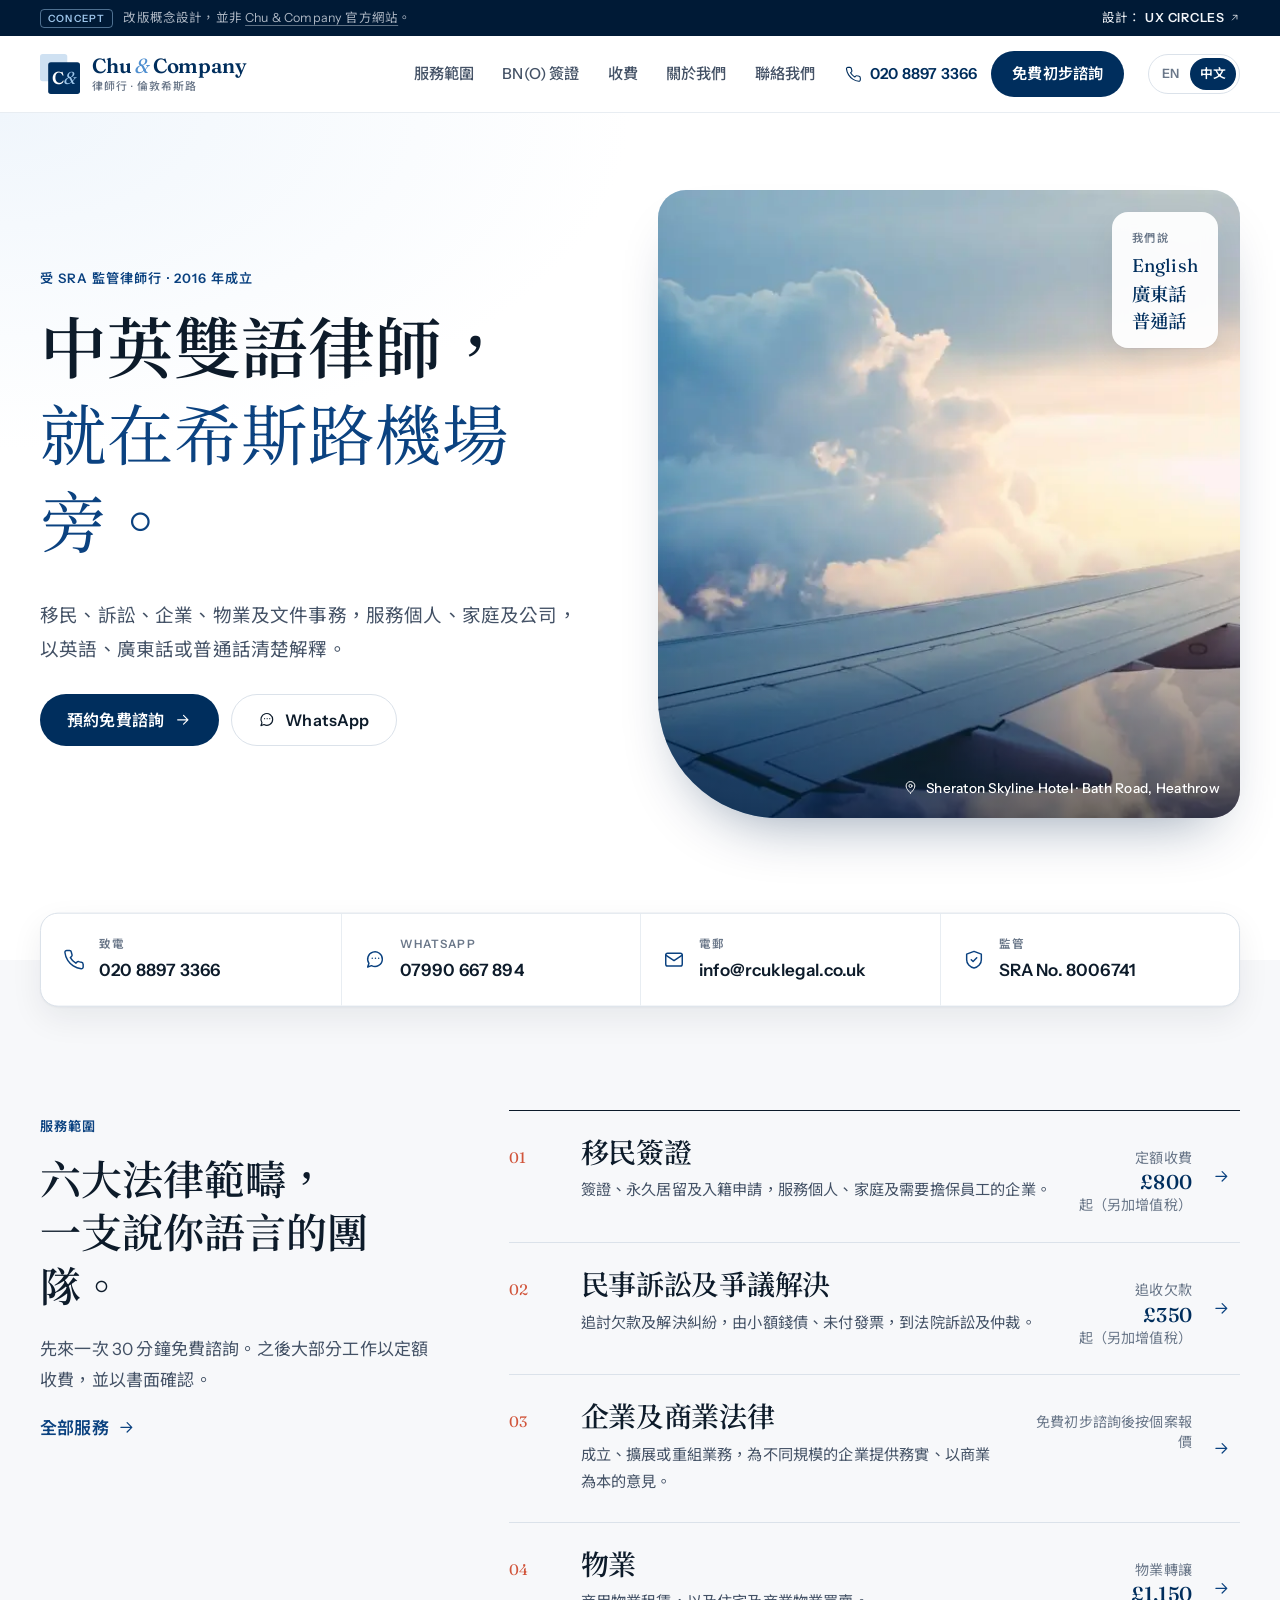
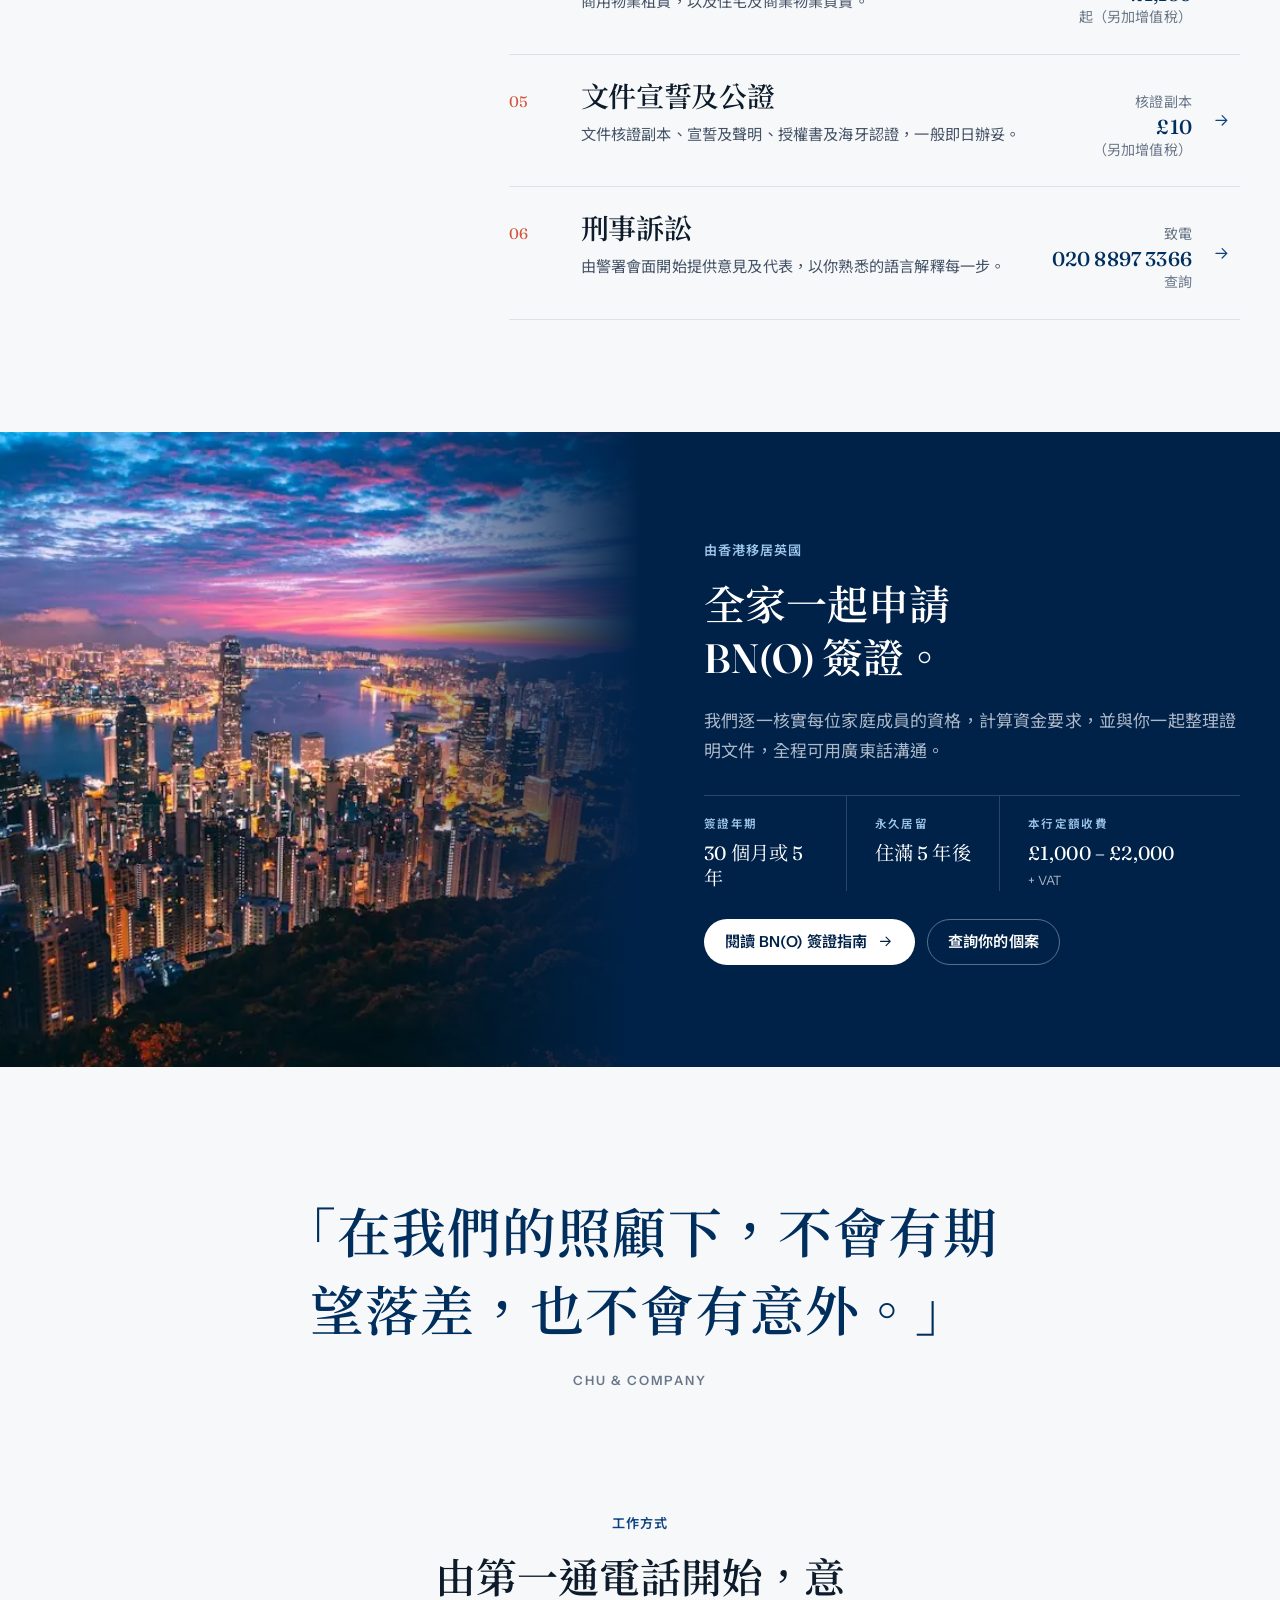
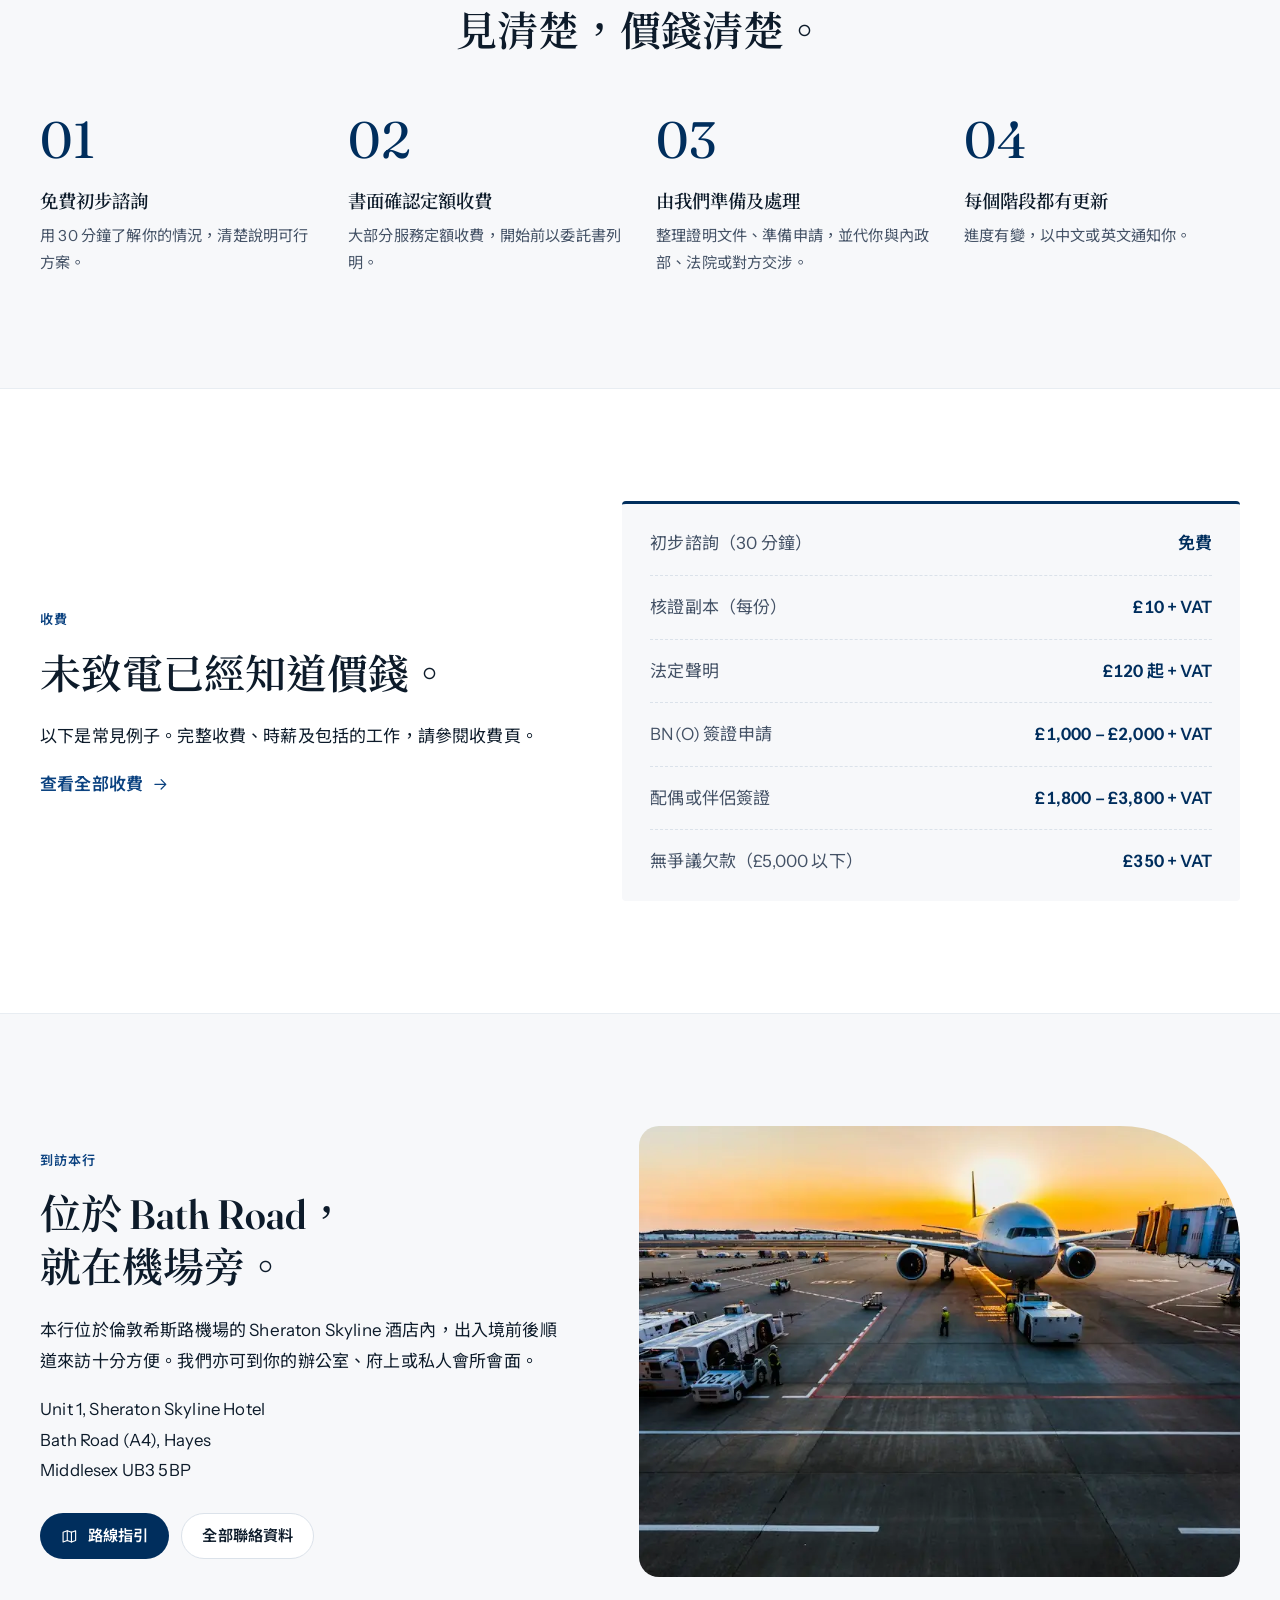
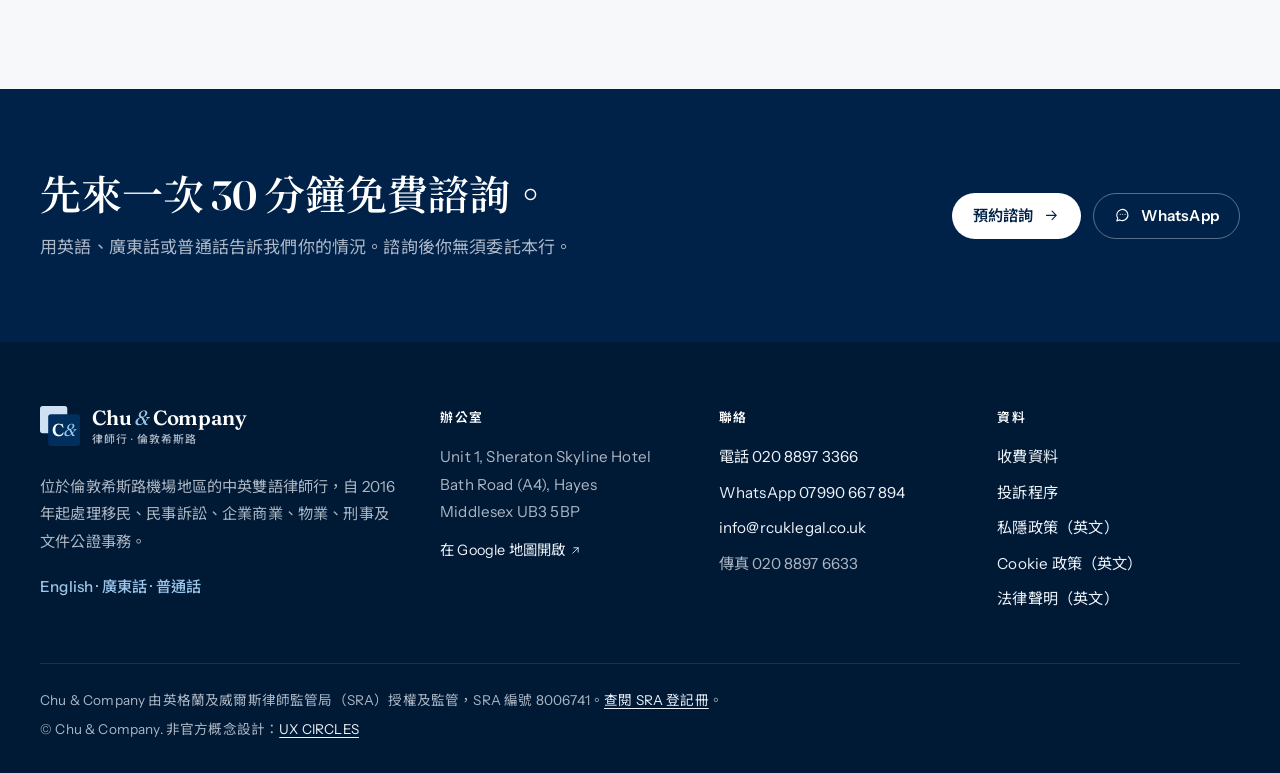
==== commit 794a20aa: "Standardise the UX CIRCLES concept credit Concept bar reads "Designed by UX CIRCLES" (設計：/设计：UX CIRC" ====
--- a/zh/index.html
+++ b/zh/index.html
@@ -22,7 +22,7 @@
 <div class="concept-bar" role="note">
   <div class="container concept-inner">
     <p><span class="concept-tag">Concept</span><span class="concept-long">改版概念設計，並非 <a href="https://www.rcuklegal.co.uk/" target="_blank" rel="noopener">Chu &amp; Company 官方網站</a>。</span></p>
-    <a href="https://ux-circles.com/web" target="_blank" rel="noopener"><span class="concept-by">設計：</span><strong>UX CIRCLES</strong> <svg class="ic-ext" viewBox="0 0 24 24" fill="none" stroke="currentColor" stroke-width="1.6" stroke-linecap="round" stroke-linejoin="round" aria-hidden="true"><path d="M7 17 17 7M9 7h8v8"/></svg></a>
+    <a href="https://ux-circles.com/professionals" target="_blank" rel="noopener"><span class="concept-by">設計：</span><strong>UX CIRCLES</strong> <svg class="ic-ext" viewBox="0 0 24 24" fill="none" stroke="currentColor" stroke-width="1.6" stroke-linecap="round" stroke-linejoin="round" aria-hidden="true"><path d="M7 17 17 7M9 7h8v8"/></svg></a>
   </div>
 </div>
 <header class="site-header">
@@ -237,7 +237,7 @@
     </div>
     <div class="footer-legal">
       <p>Chu &amp; Company 由英格蘭及威爾斯律師監管局（SRA）授權及監管，SRA 編號 8006741。<a href="https://www.sra.org.uk/consumers/register/" target="_blank" rel="noopener">查閱 SRA 登記冊</a>。</p>
-      <p>&copy; Chu &amp; Company. 改版概念設計： <a href="https://ux-circles.com/web" target="_blank" rel="noopener">UX CIRCLES</a>.</p>
+      <p>&copy; Chu &amp; Company. 非官方概念設計：<a href="https://ux-circles.com/professionals" target="_blank" rel="noopener">UX CIRCLES</a></p>
     </div>
   </div>
 </footer>
